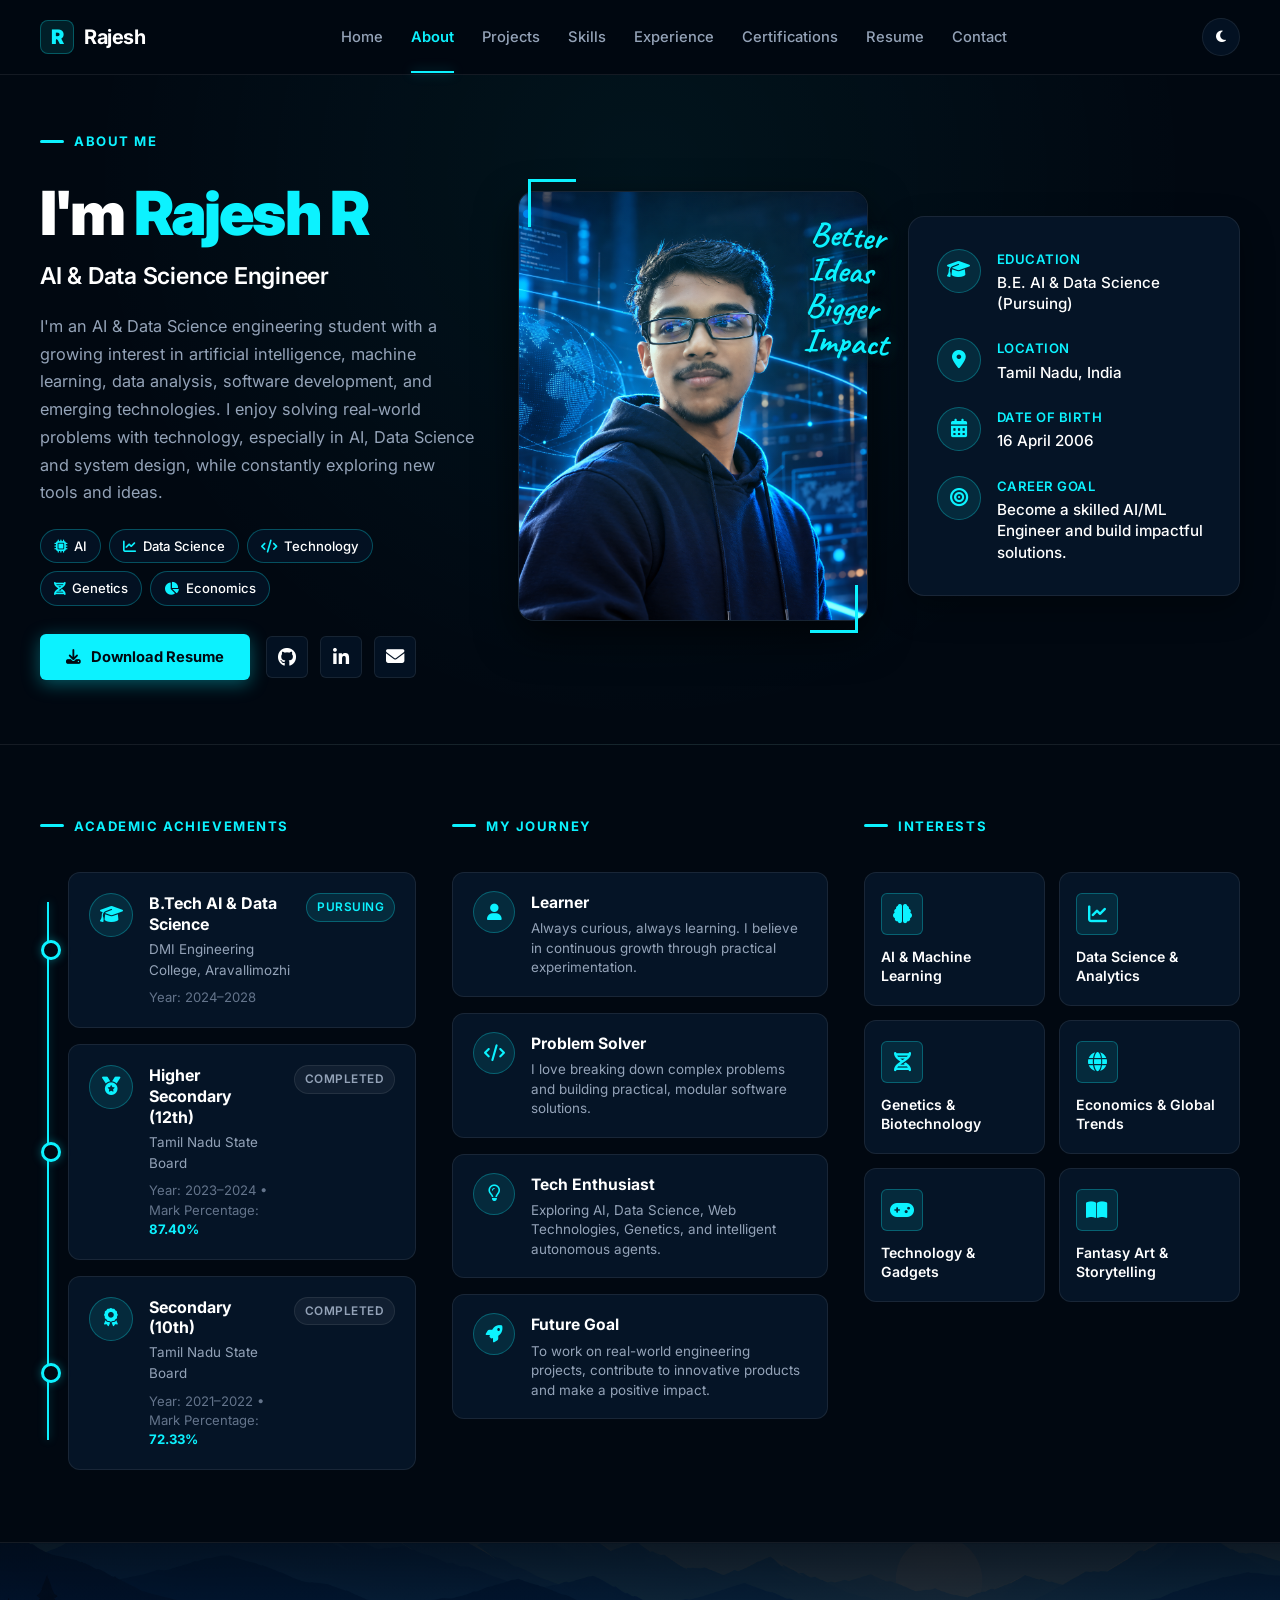
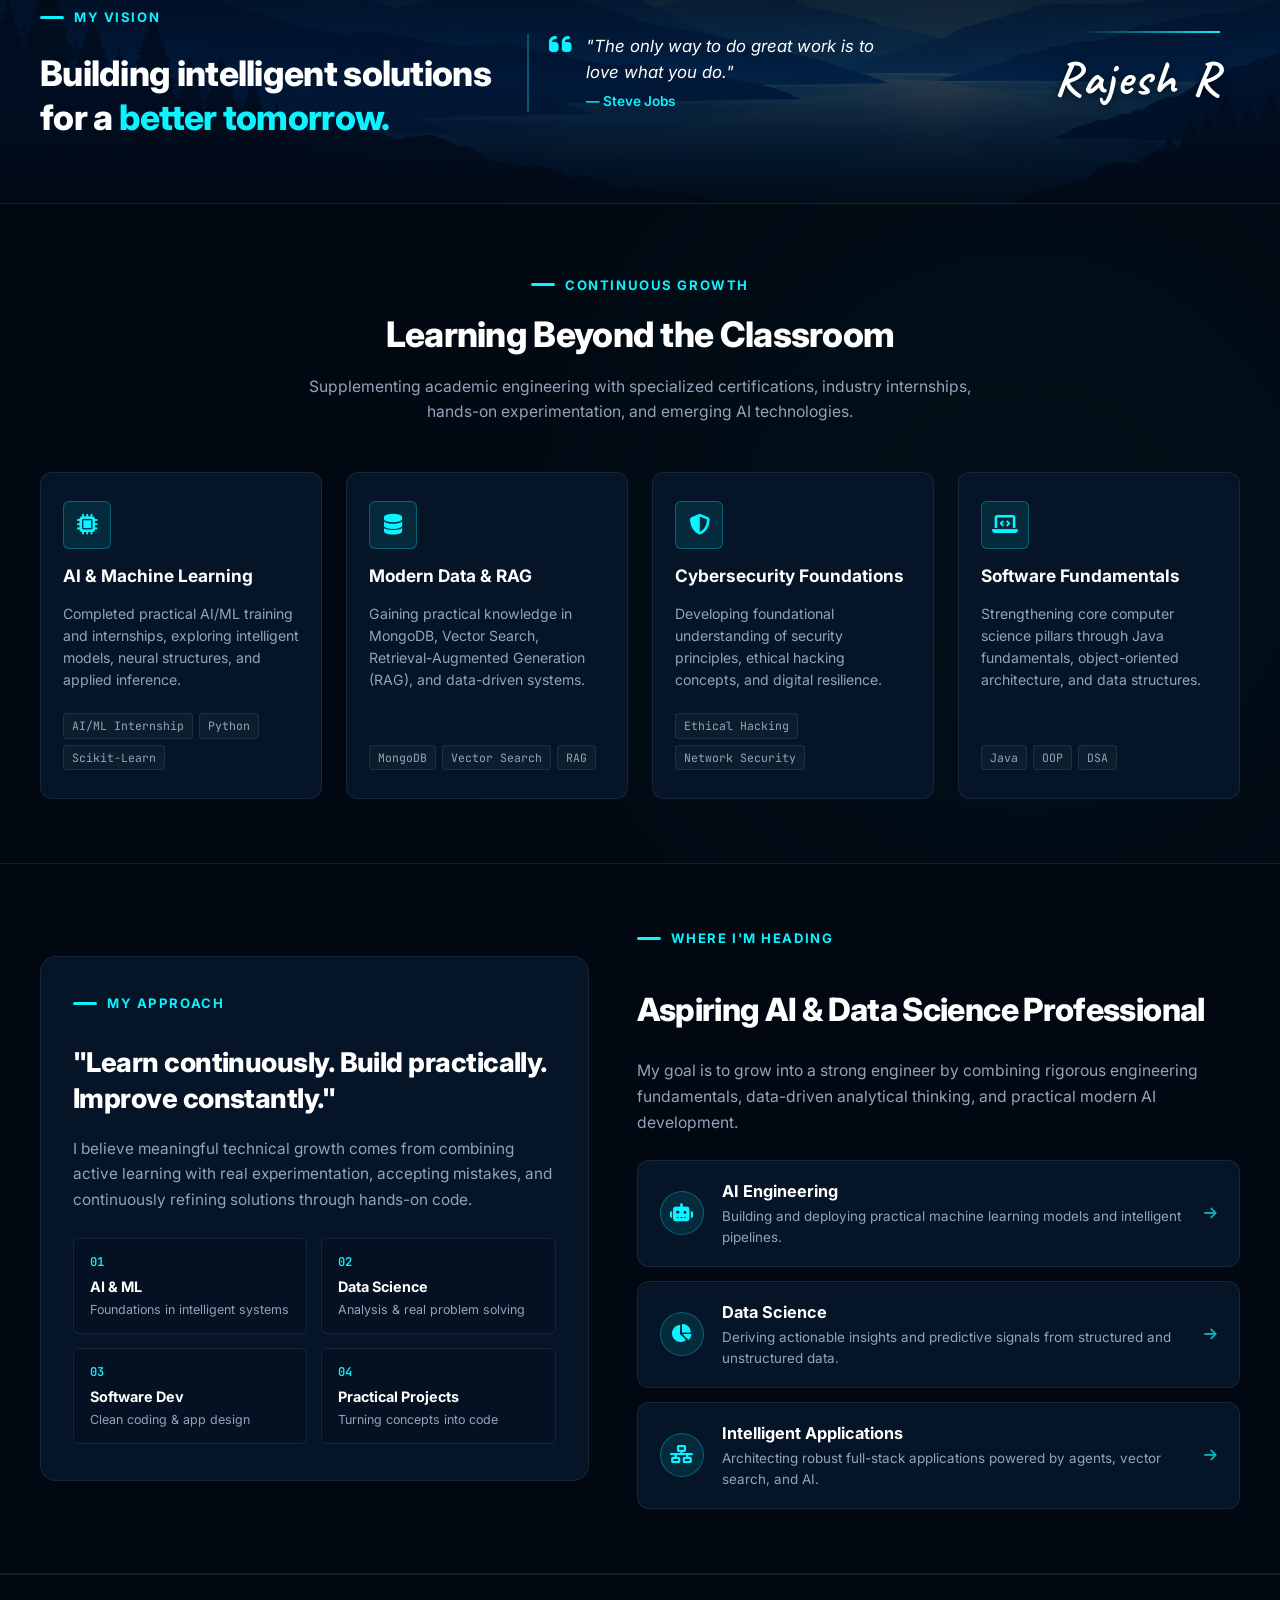
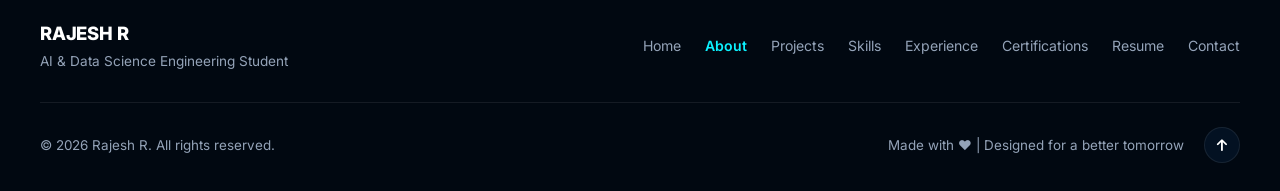
==== pages/about.html @ 193b93d9 "Update complete portfolio website" ====
<!DOCTYPE html>
<html lang="en">

<head>
  <meta charset="UTF-8" />
  <meta name="viewport" content="width=device-width, initial-scale=1.0" />
  <title>About Rajesh R | AI &amp; Data Science Engineer</title>
  <link rel="icon" type="image/svg+xml" href="../assets/images/icons/favicon.svg">

  <meta name="description"
    content="Learn more about Rajesh R, an AI &amp; Data Science engineering student focused on artificial intelligence, data science, software development and continuous technical growth." />

  <!-- JSON-LD Structured Data -->
  <script type="application/ld+json">
  {
    "@context": "https://schema.org",
    "@type": "AboutPage",
    "name": "About Rajesh R",
    "description": "Learn more about Rajesh R, an AI & Data Science engineering student focused on artificial intelligence, data science, software development and continuous technical growth.",
    "url": "https://rajesh-r.dev/about",
    "mainEntity": {
      "@type": "Person",
      "name": "Rajesh R",
      "jobTitle": "AI & Data Science Engineer",
      "description": "AI & Data Science Engineering Student passionate about building intelligent systems and data-driven solutions.",
      "email": "mailto:rajeshrt905@gmail.com",
      "url": "https://rajesh-r.dev",
      "image": "https://rajesh-r.dev/assets/images/profile/rajesh-image.png",
      "sameAs": [
        "https://github.com/rajeshrt-r",
        "https://linkedin.com/in/rajesh-r-50ab65355",
        "https://twitter.com/Rajeshrtrj",
        "https://instagram.com/rajesh_the_don_r"
      ],
      "knowsAbout": [
        "Artificial Intelligence", "Machine Learning", "Data Science", "Python",
        "Deep Learning", "NLP", "Web Development", "React", "Node.js", "MongoDB"
      ],
      "alumniOf": { "@type": "EducationalOrganization", "name": "DMI Engineering College" }
    }
  }
  </script>

  <!-- Google Fonts: Inter, JetBrains Mono, Caveat -->
  <link rel="preconnect" href="https://fonts.googleapis.com" />
  <link rel="preconnect" href="https://fonts.gstatic.com" crossorigin />
  <link
    href="https://fonts.googleapis.com/css2?family=Caveat:wght@600;700&family=Inter:wght@300;400;500;600;700;800;900&family=JetBrains+Mono:wght@400;500;600&display=swap"
    rel="stylesheet" />

  <!-- Font Awesome Icons -->
  <link rel="stylesheet" href="https://cdnjs.cloudflare.com/ajax/libs/font-awesome/6.5.0/css/all.min.css" />


  <link rel="stylesheet" href="../assets/css/pages/about.css">
</head>

<body>

  <!-- GLOBAL NAVBAR -->
  <header>
    <div class="container nav-inner">
      <a href="/pages/home.html" class="logo" id="nav-logo">
        <span class="r-icon">R</span> Rajesh
      </a>

      <nav class="nav-links" id="desktop-nav">
        <a href="/pages/home.html">Home</a>
        <a href="/pages/about.html" class="active" aria-current="page">About</a>
        <a href="/pages/projects.html">Projects</a>
        <a href="/pages/skills.html">Skills</a>
        <a href="/pages/experience.html">Experience</a>
        <a href="/pages/certifications.html">Certifications</a>
        <a href="/pages/resume.html">Resume</a>
        <a href="/pages/contact.html">Contact</a>
      </nav>

      <div class="nav-actions">
        <button class="theme-toggle-btn" id="theme-toggle-btn" aria-label="Toggle dark/light theme"
          title="Toggle theme">
          <i class="fa-solid fa-moon" id="theme-icon"></i>
        </button>
        <button class="menu-toggle" id="menu-toggle-btn" aria-label="Open mobile navigation menu"
          aria-expanded="false" aria-controls="mobile-nav">
          <i class="fa-solid fa-bars"></i>
        </button>
      </div>
    </div>

    <!-- Mobile Navigation Drawer -->
    <div class="mobile-nav-panel" id="mobile-nav">
      <a href="/pages/home.html">Home <i class="fa-solid fa-chevron-right"></i></a>
      <a href="/pages/about.html" class="active" aria-current="page">About <i class="fa-solid fa-chevron-right"></i></a>
      <a href="/pages/projects.html">Projects <i class="fa-solid fa-chevron-right"></i></a>
      <a href="/pages/skills.html">Skills <i class="fa-solid fa-chevron-right"></i></a>
      <a href="/pages/experience.html">Experience <i class="fa-solid fa-chevron-right"></i></a>
      <a href="/pages/certifications.html">Certifications <i class="fa-solid fa-chevron-right"></i></a>
      <a href="/pages/resume.html">Resume <i class="fa-solid fa-chevron-right"></i></a>
      <a href="/pages/contact.html">Contact <i class="fa-solid fa-chevron-right"></i></a>
    </div>
  </header>

  <main id="main-content">

    <!-- ==========================================================================
         SECTION 1: HERO (Matches 2 About page reference.png 3-Column Top Section)
         ========================================================================== -->
    <section class="about-hero" id="about-hero">
      <div class="container">
        <div class="hero-3col-grid">

          <!-- Left Column: Biography & Badges -->
          <div class="hero-intro-col">
            <div class="eyebrow">
              <span class="eyebrow-bar"></span>
              <span>ABOUT ME</span>
            </div>

            <h1 class="hero-name">
              I'm <span class="cyan">Rajesh R</span>
            </h1>

            <div class="hero-role">
              AI &amp; Data Science Engineer
            </div>

            <p class="hero-bio">
              I'm an AI &amp; Data Science engineering student with a growing interest in artificial intelligence, machine learning, data analysis, software development, and emerging technologies. I enjoy solving real-world problems with technology, especially in AI, Data Science and system design, while constantly exploring new tools and ideas.
            </p>

            <!-- Topic Pills -->
            <div class="hero-badges-row">
              <span class="hero-badge"><i class="fa-solid fa-microchip"></i> AI</span>
              <span class="hero-badge"><i class="fa-solid fa-chart-line"></i> Data Science</span>
              <span class="hero-badge"><i class="fa-solid fa-code"></i> Technology</span>
              <span class="hero-badge"><i class="fa-solid fa-dna"></i> Genetics</span>
              <span class="hero-badge"><i class="fa-solid fa-chart-pie"></i> Economics</span>
            </div>

            <!-- Action Buttons -->
            <div class="hero-actions-row">
              <a href="/pages/resume.html" class="btn-download-resume" id="hero-resume-btn">
                <i class="fa-solid fa-download"></i> Download Resume
              </a>

              <div class="hero-social-icons">
                <a href="https://github.com/rajeshrt-r" target="_blank" rel="noopener noreferrer"
                  class="hero-social-btn" aria-label="Rajesh R GitHub Profile" title="GitHub">
                  <i class="fa-brands fa-github"></i>
                </a>
                <a href="https://www.linkedin.com/in/rajesh-r-50ab65355?utm_source=share&utm_campaign=share_via&utm_content=profile&utm_medium=android_app"
                  target="_blank" rel="noopener noreferrer" class="hero-social-btn"
                  aria-label="Rajesh R LinkedIn Profile" title="LinkedIn">
                  <i class="fa-brands fa-linkedin-in"></i>
                </a>
                <a href="mailto:rajeshrt905@gmail.com" class="hero-social-btn" aria-label="Email Rajesh R"
                  title="Email">
                  <i class="fa-solid fa-envelope"></i>
                </a>
              </div>
            </div>
          </div>

          <!-- Middle Column: Portrait Visual with Cyan Brackets & Script Text -->
          <div class="hero-portrait-col">
            <div class="portrait-wrapper">
              <div class="bracket-corner-tl" aria-hidden="true"></div>
              <div class="bracket-corner-br" aria-hidden="true"></div>

              <div class="portrait-image-container">
                <img src="../assets/images/profile/rajesh-image.png" alt="Rajesh R — AI &amp; Data Science Engineer"
                  class="portrait-img" loading="eager" />
                <div class="portrait-glow" aria-hidden="true"></div>
              </div>

              <!-- Cursive script overlay from reference image -->
              <div class="script-badge" aria-hidden="true">
                Better<br />Ideas<br />Bigger<br />Impact
              </div>
            </div>
          </div>

          <!-- Right Column: Quick Snapshot Card -->
          <div class="hero-info-card">
            <!-- 01 Education -->
            <div class="info-card-item">
              <div class="info-card-icon">
                <i class="fa-solid fa-graduation-cap"></i>
              </div>
              <div class="info-card-content">
                <span class="info-card-label">Education</span>
                <span class="info-card-value">B.E. AI &amp; Data Science (Pursuing)</span>
              </div>
            </div>

            <!-- 02 Location -->
            <div class="info-card-item">
              <div class="info-card-icon">
                <i class="fa-solid fa-location-dot"></i>
              </div>
              <div class="info-card-content">
                <span class="info-card-label">Location</span>
                <span class="info-card-value">Tamil Nadu, India</span>
              </div>
            </div>

            <!-- 03 Date of Birth -->
            <div class="info-card-item">
              <div class="info-card-icon">
                <i class="fa-solid fa-calendar-days"></i>
              </div>
              <div class="info-card-content">
                <span class="info-card-label">Date of Birth</span>
                <span class="info-card-value">16 April 2006</span>
              </div>
            </div>

            <!-- 04 Career Goal -->
            <div class="info-card-item">
              <div class="info-card-icon">
                <i class="fa-solid fa-bullseye"></i>
              </div>
              <div class="info-card-content">
                <span class="info-card-label">Career Goal</span>
                <span class="info-card-value">Become a skilled AI/ML Engineer and build impactful solutions.</span>
              </div>
            </div>
          </div>

        </div>
      </div>
    </section>

    <!-- ==========================================================================
         SECTION 2: THREE COLUMNS (Education Timeline, My Journey, Interests)
         ========================================================================== -->
    <section class="about-pillars-section" id="about-pillars">
      <div class="container">
        <div class="pillars-grid">

          <!-- Pillar 1: Academic Achievements -->
          <div class="pillar-col">
            <div class="pillar-header">
              <div class="eyebrow">
                <span class="eyebrow-bar"></span>
                <span>ACADEMIC ACHIEVEMENTS</span>
              </div>
            </div>

            <div class="edu-timeline">
              <!-- Item 1: Current B.Tech studies -->
              <div class="edu-card achievement-card">
                <div class="edu-card-icon">
                  <i class="fa-solid fa-graduation-cap"></i>
                </div>
                <div class="edu-card-body">
                  <div class="edu-card-title">B.Tech AI &amp; Data Science</div>
                  <div class="edu-card-sub">DMI Engineering College, Aravallimozhi</div>
                  <div class="edu-card-desc">Year: 2024–2028</div>
                </div>
                <span class="edu-card-badge">Pursuing</span>
              </div>

              <!-- Item 2: Higher Secondary -->
              <div class="edu-card achievement-card">
                <div class="edu-card-icon">
                  <i class="fa-solid fa-medal"></i>
                </div>
                <div class="edu-card-body">
                  <div class="edu-card-title">Higher Secondary (12th)</div>
                  <div class="edu-card-sub">Tamil Nadu State Board</div>
                  <div class="edu-card-desc">Year: 2023–2024 &bull; Mark Percentage: <strong class="cyan">87.40%</strong></div>
                </div>
                <span class="edu-card-badge completed">Completed</span>
              </div>

              <!-- Item 3: Secondary -->
              <div class="edu-card achievement-card">
                <div class="edu-card-icon">
                  <i class="fa-solid fa-award"></i>
                </div>
                <div class="edu-card-body">
                  <div class="edu-card-title">Secondary (10th)</div>
                  <div class="edu-card-sub">Tamil Nadu State Board</div>
                  <div class="edu-card-desc">Year: 2021–2022 &bull; Mark Percentage: <strong class="cyan">72.33%</strong></div>
                </div>
                <span class="edu-card-badge completed">Completed</span>
              </div>

            </div>
          </div>

          <!-- Pillar 2: My Journey -->
          <div class="pillar-col">
            <div class="pillar-header">
              <div class="eyebrow">
                <span class="eyebrow-bar"></span>
                <span>MY JOURNEY</span>
              </div>
            </div>

            <div class="journey-list">
              <!-- Step 1: Learner -->
              <div class="journey-item">
                <div class="journey-icon">
                  <i class="fa-solid fa-user"></i>
                </div>
                <div class="journey-content">
                  <div class="journey-title">Learner</div>
                  <div class="journey-desc">Always curious, always learning. I believe in continuous growth through practical experimentation.</div>
                </div>
              </div>

              <!-- Step 2: Problem Solver -->
              <div class="journey-item">
                <div class="journey-icon">
                  <i class="fa-solid fa-code"></i>
                </div>
                <div class="journey-content">
                  <div class="journey-title">Problem Solver</div>
                  <div class="journey-desc">I love breaking down complex problems and building practical, modular software solutions.</div>
                </div>
              </div>

              <!-- Step 3: Tech Enthusiast -->
              <div class="journey-item">
                <div class="journey-icon">
                  <i class="fa-regular fa-lightbulb"></i>
                </div>
                <div class="journey-content">
                  <div class="journey-title">Tech Enthusiast</div>
                  <div class="journey-desc">Exploring AI, Data Science, Web Technologies, Genetics, and intelligent autonomous agents.</div>
                </div>
              </div>

              <!-- Step 4: Future Goal -->
              <div class="journey-item">
                <div class="journey-icon">
                  <i class="fa-solid fa-rocket"></i>
                </div>
                <div class="journey-content">
                  <div class="journey-title">Future Goal</div>
                  <div class="journey-desc">To work on real-world engineering projects, contribute to innovative products and make a positive impact.</div>
                </div>
              </div>
            </div>
          </div>

          <!-- Pillar 3: Interests Grid -->
          <div class="pillar-col">
            <div class="pillar-header">
              <div class="eyebrow">
                <span class="eyebrow-bar"></span>
                <span>INTERESTS</span>
              </div>
            </div>

            <div class="interests-grid">
              <!-- Interest 1 -->
              <div class="interest-card">
                <div class="interest-icon-wrap">
                  <i class="fa-solid fa-brain"></i>
                </div>
                <span class="interest-label">AI &amp; Machine Learning</span>
              </div>

              <!-- Interest 2 -->
              <div class="interest-card">
                <div class="interest-icon-wrap">
                  <i class="fa-solid fa-chart-line"></i>
                </div>
                <span class="interest-label">Data Science &amp; Analytics</span>
              </div>

              <!-- Interest 3 -->
              <div class="interest-card">
                <div class="interest-icon-wrap">
                  <i class="fa-solid fa-dna"></i>
                </div>
                <span class="interest-label">Genetics &amp; Biotechnology</span>
              </div>

              <!-- Interest 4 -->
              <div class="interest-card">
                <div class="interest-icon-wrap">
                  <i class="fa-solid fa-globe"></i>
                </div>
                <span class="interest-label">Economics &amp; Global Trends</span>
              </div>

              <!-- Interest 5 -->
              <div class="interest-card">
                <div class="interest-icon-wrap">
                  <i class="fa-solid fa-gamepad"></i>
                </div>
                <span class="interest-label">Technology &amp; Gadgets</span>
              </div>

              <!-- Interest 6 -->
              <div class="interest-card">
                <div class="interest-icon-wrap">
                  <i class="fa-solid fa-book-open"></i>
                </div>
                <span class="interest-label">Fantasy Art &amp; Storytelling</span>
              </div>
            </div>
          </div>

        </div>
      </div>
    </section>

    <!-- ==========================================================================
         SECTION 3: PANORAMIC "MY VISION" BANNER (Matching Reference Image)
         ========================================================================== -->
    <section class="vision-banner-section" id="my-vision">
      <div class="container">
        <div class="vision-banner-grid">

          <!-- Left: Vision Statement -->
          <div class="vision-left">
            <div class="eyebrow">
              <span class="eyebrow-bar"></span>
              <span>MY VISION</span>
            </div>
            <h2 class="vision-heading">
              Building intelligent solutions for a <span class="cyan">better tomorrow.</span>
            </h2>
          </div>

          <!-- Center: Steve Jobs Quote -->
          <div class="vision-quote-box">
            <div class="vision-quote-icon">
              <i class="fa-solid fa-quote-left"></i>
            </div>
            <div class="vision-quote-body">
              <p class="vision-quote-text">
                "The only way to do great work is to love what you do."
              </p>
              <span class="vision-quote-author">&mdash; Steve Jobs</span>
            </div>
          </div>

          <!-- Right: Accent Line & Handwritten Signature -->
          <div class="vision-signature-box">
            <div class="vision-accent-line" aria-hidden="true"></div>
            <div class="vision-signature" aria-label="Signature: Rajesh R">Rajesh R</div>
          </div>

        </div>
      </div>
    </section>

    <!-- ==========================================================================
         SECTION 4: LEARNING BEYOND THE CLASSROOM (Section 8 of Master Prompt)
         ========================================================================== */ -->
    <section class="about-learning-section" id="learning-development">
      <div class="container">
        <div class="section-header-center">
          <div class="eyebrow">
            <span class="eyebrow-bar"></span>
            <span>CONTINUOUS GROWTH</span>
          </div>
          <h2>Learning Beyond the Classroom</h2>
          <p>
            Supplementing academic engineering with specialized certifications, industry internships, hands-on experimentation, and emerging AI technologies.
          </p>
        </div>

        <div class="learning-cards-grid">
          <!-- Card 1: AI & ML -->
          <div class="learning-card">
            <div class="learning-card-icon">
              <i class="fa-solid fa-microchip"></i>
            </div>
            <h3 class="learning-card-title">AI &amp; Machine Learning</h3>
            <p class="learning-card-desc">
              Completed practical AI/ML training and internships, exploring intelligent models, neural structures, and applied inference.
            </p>
            <div class="learning-card-tags">
              <span class="tech-pill">AI/ML Internship</span>
              <span class="tech-pill">Python</span>
              <span class="tech-pill">Scikit-Learn</span>
            </div>
          </div>

          <!-- Card 2: Modern Data Technologies -->
          <div class="learning-card">
            <div class="learning-card-icon">
              <i class="fa-solid fa-database"></i>
            </div>
            <h3 class="learning-card-title">Modern Data &amp; RAG</h3>
            <p class="learning-card-desc">
              Gaining practical knowledge in MongoDB, Vector Search, Retrieval-Augmented Generation (RAG), and data-driven systems.
            </p>
            <div class="learning-card-tags">
              <span class="tech-pill">MongoDB</span>
              <span class="tech-pill">Vector Search</span>
              <span class="tech-pill">RAG</span>
            </div>
          </div>

          <!-- Card 3: Cybersecurity -->
          <div class="learning-card">
            <div class="learning-card-icon">
              <i class="fa-solid fa-shield-halved"></i>
            </div>
            <h3 class="learning-card-title">Cybersecurity Foundations</h3>
            <p class="learning-card-desc">
              Developing foundational understanding of security principles, ethical hacking concepts, and digital resilience.
            </p>
            <div class="learning-card-tags">
              <span class="tech-pill">Ethical Hacking</span>
              <span class="tech-pill">Network Security</span>
            </div>
          </div>

          <!-- Card 4: Programming Fundamentals -->
          <div class="learning-card">
            <div class="learning-card-icon">
              <i class="fa-solid fa-laptop-code"></i>
            </div>
            <h3 class="learning-card-title">Software Fundamentals</h3>
            <p class="learning-card-desc">
              Strengthening core computer science pillars through Java fundamentals, object-oriented architecture, and data structures.
            </p>
            <div class="learning-card-tags">
              <span class="tech-pill">Java</span>
              <span class="tech-pill">OOP</span>
              <span class="tech-pill">DSA</span>
            </div>
          </div>
        </div>
      </div>
    </section>

    <!-- ==========================================================================
         SECTION 5: PHILOSOPHY & CAREER DIRECTION (Sections 10, 11 & 12)
         ========================================================================== -->
    <section class="about-direction-section" id="career-direction">
      <div class="container">
        <div class="direction-container-grid">

          <!-- Left Box: Philosophy & Focus -->
          <div class="philosophy-box">
            <div class="eyebrow">
              <span class="eyebrow-bar"></span>
              <span>MY APPROACH</span>
            </div>
            <blockquote class="philosophy-statement">
              "Learn continuously. Build practically. Improve constantly."
            </blockquote>
            <p class="philosophy-desc">
              I believe meaningful technical growth comes from combining active learning with real experimentation, accepting mistakes, and continuously refining solutions through hands-on code.
            </p>

            <div class="focus-items-grid">
              <div class="focus-item">
                <span class="focus-num">01</span>
                <span class="focus-title">AI &amp; ML</span>
                <span class="focus-sub">Foundations in intelligent systems</span>
              </div>
              <div class="focus-item">
                <span class="focus-num">02</span>
                <span class="focus-title">Data Science</span>
                <span class="focus-sub">Analysis &amp; real problem solving</span>
              </div>
              <div class="focus-item">
                <span class="focus-num">03</span>
                <span class="focus-title">Software Dev</span>
                <span class="focus-sub">Clean coding &amp; app design</span>
              </div>
              <div class="focus-item">
                <span class="focus-num">04</span>
                <span class="focus-title">Practical Projects</span>
                <span class="focus-sub">Turning concepts into code</span>
              </div>
            </div>
          </div>

          <!-- Right Box: Where I'm Heading -->
          <div class="direction-box">
            <div class="eyebrow">
              <span class="eyebrow-bar"></span>
              <span>WHERE I'M HEADING</span>
            </div>
            <h2 class="direction-title">
              Aspiring AI &amp; Data Science Professional
            </h2>
            <p class="direction-p">
              My goal is to grow into a strong engineer by combining rigorous engineering fundamentals, data-driven analytical thinking, and practical modern AI development.
            </p>

            <div class="direction-cards-col">
              <!-- Direction 1 -->
              <div class="dir-card">
                <div class="dir-card-icon">
                  <i class="fa-solid fa-robot"></i>
                </div>
                <div class="dir-card-body">
                  <div class="dir-card-heading">AI Engineering</div>
                  <div class="dir-card-desc">Building and deploying practical machine learning models and intelligent pipelines.</div>
                </div>
                <i class="fa-solid fa-arrow-right dir-card-arrow"></i>
              </div>

              <!-- Direction 2 -->
              <div class="dir-card">
                <div class="dir-card-icon">
                  <i class="fa-solid fa-chart-pie"></i>
                </div>
                <div class="dir-card-body">
                  <div class="dir-card-heading">Data Science</div>
                  <div class="dir-card-desc">Deriving actionable insights and predictive signals from structured and unstructured data.</div>
                </div>
                <i class="fa-solid fa-arrow-right dir-card-arrow"></i>
              </div>

              <!-- Direction 3 -->
              <div class="dir-card">
                <div class="dir-card-icon">
                  <i class="fa-solid fa-network-wired"></i>
                </div>
                <div class="dir-card-body">
                  <div class="dir-card-heading">Intelligent Applications</div>
                  <div class="dir-card-desc">Architecting robust full-stack applications powered by agents, vector search, and AI.</div>
                </div>
                <i class="fa-solid fa-arrow-right dir-card-arrow"></i>
              </div>
            </div>
          </div>

        </div>
      </div>
    </section>

  </main>

  <!-- ==========================================================================
       SECTION 7: GLOBAL FOOTER (100% Synced across Home, Skills, Contact, About)
       ========================================================================== -->
  <footer>
    <div class="container">
      <div class="footer-top">
        <div class="footer-brand">
          <div class="footer-brand-title">RAJESH R</div>
          <div class="footer-brand-sub">AI &amp; Data Science Engineering Student</div>
        </div>

        <nav class="footer-nav" aria-label="Footer navigation">
          <a href="/pages/home.html">Home</a>
          <a href="/pages/about.html" class="active" aria-current="page">About</a>
          <a href="/pages/projects.html">Projects</a>
          <a href="/pages/skills.html">Skills</a>
          <a href="/pages/experience.html">Experience</a>
          <a href="/pages/certifications.html">Certifications</a>
          <a href="/pages/resume.html">Resume</a>
          <a href="/pages/contact.html">Contact</a>
        </nav>
      </div>

      <div class="footer-bottom">
        <div class="copyright">
          &copy; 2026 Rajesh R. All rights reserved.
        </div>
        <div class="footer-bottom-right">
          <span>Made with &#10084;&#65039; | Designed for a better tomorrow</span>
          <button class="btn-scroll-top" id="scroll-top-btn" aria-label="Scroll back to top" title="Back to top">
            <i class="fa-solid fa-arrow-up"></i>
          </button>
        </div>
      </div>
    </div>
  </footer>

  <!-- ==========================================================================
       VANILLA JAVASCRIPT LOGIC
       ========================================================================== -->

  <script src="../assets/js/pages/about.js" defer></script>
</body>

</html>
---- assets/css/pages/about.css ----
/* ==========================================================================
       DESIGN SYSTEM & THEME TOKENS (Strictly identical to Home, Skills & Contact)
       ========================================================================== */
    :root {
      --bg-base: #010811;
      --bg-surface: #031122;
      --bg-card: #051426;
      --bg-card-hover: #071C33;
      --cyan: #0CF2FF;
      --cyan-dim: rgba(12, 242, 255, 0.1);
      --cyan-border: rgba(12, 242, 255, 0.28);
      --cyan-glow: rgba(12, 242, 255, 0.35);
      --text-primary: #FFFFFF;
      --text-secondary: #94A3B8;
      --text-muted: #64748B;
      --border-subtle: rgba(255, 255, 255, 0.08);
      --border-hover: rgba(12, 242, 255, 0.45);
      --radius-sm: 6px;
      --radius: 12px;
      --radius-lg: 16px;
      --radius-xl: 20px;
      --transition: 0.28s cubic-bezier(0.4, 0, 0.2, 1);
      --font-sans: 'Inter', -apple-system, BlinkMacSystemFont, sans-serif;
      --font-script: 'Caveat', cursive;
      --font-mono: 'JetBrains Mono', monospace;
    }

    body.light-theme {
      --bg-base: #F8FAFC;
      --bg-surface: #EDF2F7;
      --bg-card: #FFFFFF;
      --bg-card-hover: #F1F5F9;
      --cyan: #0284C7;
      --cyan-dim: rgba(2, 132, 199, 0.08);
      --cyan-border: rgba(2, 132, 199, 0.28);
      --cyan-glow: rgba(2, 132, 199, 0.25);
      --text-primary: #0F172A;
      --text-secondary: #475569;
      --text-muted: #64748B;
      --border-subtle: rgba(0, 0, 0, 0.08);
      --border-hover: rgba(2, 132, 199, 0.45);
    }

    * {
      box-sizing: border-box;
      margin: 0;
      padding: 0;
    }

    html {
      scroll-behavior: smooth;
    }

    body {
      font-family: var(--font-sans);
      background: var(--bg-base);
      color: var(--text-primary);
      line-height: 1.55;
      -webkit-font-smoothing: antialiased;
      overflow-x: hidden;
      transition: background 0.3s ease, color 0.3s ease;
    }

    a {
      text-decoration: none;
      color: inherit;
    }

    ul {
      list-style: none;
    }

    button {
      font-family: inherit;
    }

    .container {
      max-width: 1440px;
      margin: 0 auto;
      padding: 0 40px;
    }

    .cyan {
      color: var(--cyan);
    }

    .eyebrow {
      display: inline-flex;
      align-items: center;
      gap: 10px;
      font-size: 0.82rem;
      font-weight: 700;
      letter-spacing: 0.12em;
      color: var(--cyan);
      text-transform: uppercase;
      margin-bottom: 12px;
    }

    .eyebrow-bar {
      width: 24px;
      height: 3px;
      background: var(--cyan);
      border-radius: 2px;
      display: inline-block;
    }

    /* ==========================================================================
       GLOBAL NAVBAR (Synced across all 8 pages)
       ========================================================================== */
    header {
      border-bottom: 1px solid var(--border-subtle);
      padding: 18px 0;
      background: var(--bg-base);
      position: sticky;
      top: 0;
      z-index: 100;
      backdrop-filter: blur(12px);
      background-color: rgba(1, 8, 17, 0.92);
      transition: background-color 0.3s ease, border-color 0.3s ease;
    }

    body.light-theme header {
      background-color: rgba(248, 250, 252, 0.92);
    }

    .nav-inner {
      display: flex;
      align-items: center;
      justify-content: space-between;
    }

    .logo {
      display: flex;
      align-items: center;
      gap: 10px;
      font-weight: 700;
      font-size: 1.25rem;
      letter-spacing: -0.02em;
    }

    .logo .r-icon {
      display: inline-flex;
      align-items: center;
      justify-content: center;
      width: 34px;
      height: 34px;
      border-radius: 8px;
      background: var(--cyan-dim);
      border: 1px solid var(--cyan-border);
      color: var(--cyan);
      font-weight: 900;
      font-size: 1.25rem;
    }

    .nav-links {
      display: flex;
      gap: 28px;
    }

    .nav-links a {
      font-size: 0.92rem;
      color: var(--text-secondary);
      transition: var(--transition);
      position: relative;
      padding: 6px 0;
      font-weight: 500;
    }

    .nav-links a:hover {
      color: var(--cyan);
    }

    .nav-links a.active {
      color: var(--cyan);
      font-weight: 600;
    }

    .nav-links a.active::after {
      content: '';
      position: absolute;
      bottom: -19px;
      left: 0;
      width: 100%;
      height: 2.5px;
      background: var(--cyan);
      box-shadow: 0 0 12px var(--cyan-glow);
    }

    .nav-actions {
      display: flex;
      align-items: center;
      gap: 16px;
    }

    .theme-toggle-btn {
      background: var(--bg-surface);
      border: 1px solid var(--border-subtle);
      color: var(--text-primary);
      width: 38px;
      height: 38px;
      border-radius: 50%;
      display: inline-flex;
      align-items: center;
      justify-content: center;
      cursor: pointer;
      transition: var(--transition);
    }

    .theme-toggle-btn:hover {
      color: var(--cyan);
      border-color: var(--cyan-border);
      transform: rotate(15deg);
    }

    .menu-toggle {
      display: none;
      background: transparent;
      border: none;
      color: var(--text-primary);
      font-size: 1.4rem;
      cursor: pointer;
      padding: 4px;
    }

    .mobile-nav-panel {
      position: absolute;
      top: 100%;
      left: 0;
      width: 100%;
      background: var(--bg-surface);
      border-bottom: 1px solid var(--border-subtle);
      display: none;
      flex-direction: column;
      padding: 12px 0;
      z-index: 99;
      box-shadow: 0 12px 30px rgba(0, 0, 0, 0.4);
    }

    .mobile-nav-panel.open {
      display: flex;
    }

    .mobile-nav-panel a {
      padding: 14px 40px;
      font-size: 0.95rem;
      border-bottom: 1px solid var(--border-subtle);
      color: var(--text-primary);
      display: flex;
      justify-content: space-between;
      align-items: center;
    }

    .mobile-nav-panel a:last-child {
      border-bottom: none;
    }

    .mobile-nav-panel a.active {
      color: var(--cyan);
      font-weight: 600;
    }

    /* ==========================================================================
       SECTION 1: HERO / ABOUT ME (Exact Reference Layout: 3 Columns)
       ========================================================================== */
    .about-hero {
      padding: 56px 0 64px;
      position: relative;
      overflow: hidden;
      border-bottom: 1px solid var(--border-subtle);
      background: radial-gradient(circle at 50% 15%, rgba(12, 242, 255, 0.05) 0%, transparent 65%);
    }

    .hero-3col-grid {
      display: grid;
      grid-template-columns: 1.25fr 1fr 0.95fr;
      gap: 40px;
      align-items: center;
    }

    /* Left Column: Intro Details */
    .hero-intro-col {
      display: flex;
      flex-direction: column;
      gap: 18px;
    }

    .hero-name {
      font-size: 3.8rem;
      font-weight: 900;
      line-height: 1.08;
      letter-spacing: -0.03em;
    }

    .hero-role {
      font-size: 1.45rem;
      font-weight: 600;
      color: var(--text-primary);
      letter-spacing: -0.01em;
      margin-top: -6px;
    }

    .hero-bio {
      font-size: 1.02rem;
      color: var(--text-secondary);
      line-height: 1.7;
      max-width: 530px;
    }

    /* Pill Badges */
    .hero-badges-row {
      display: flex;
      flex-wrap: wrap;
      gap: 8px;
      margin-top: 4px;
    }

    .hero-badge {
      display: inline-flex;
      align-items: center;
      gap: 7px;
      padding: 6px 13px;
      background: var(--bg-surface);
      border: 1px solid var(--cyan-border);
      border-radius: 30px;
      font-size: 0.82rem;
      font-weight: 500;
      color: var(--text-primary);
      transition: var(--transition);
      white-space: nowrap;
    }

    .hero-badge i {
      color: var(--cyan);
      font-size: 0.82rem;
    }

    .hero-badge:hover {
      background: var(--cyan-dim);
      border-color: var(--cyan);
      transform: translateY(-2px);
    }

    /* Hero Actions */
    .hero-actions-row {
      display: flex;
      align-items: center;
      gap: 16px;
      margin-top: 10px;
      flex-wrap: wrap;
    }

    .btn-download-resume {
      display: inline-flex;
      align-items: center;
      gap: 10px;
      padding: 12px 26px;
      background: var(--cyan);
      color: #010811;
      font-weight: 700;
      font-size: 0.92rem;
      border-radius: var(--radius-sm);
      border: none;
      cursor: pointer;
      transition: var(--transition);
      box-shadow: 0 4px 18px var(--cyan-glow);
    }

    .btn-download-resume:hover {
      background: #3bf6ff;
      transform: translateY(-2px);
      box-shadow: 0 6px 24px var(--cyan-glow);
    }

    .hero-social-icons {
      display: flex;
      align-items: center;
      gap: 12px;
    }

    .hero-social-btn {
      width: 42px;
      height: 42px;
      border-radius: var(--radius-sm);
      background: var(--bg-surface);
      border: 1px solid var(--border-subtle);
      color: var(--text-primary);
      display: inline-flex;
      align-items: center;
      justify-content: center;
      font-size: 1.15rem;
      transition: var(--transition);
    }

    .hero-social-btn:hover {
      border-color: var(--cyan);
      color: var(--cyan);
      background: var(--bg-card-hover);
      transform: translateY(-2px);
    }

    /* Center Column: Portrait Visual with Brackets */
    .hero-portrait-col {
      display: flex;
      justify-content: center;
      align-items: center;
      position: relative;
    }

    .portrait-wrapper {
      position: relative;
      width: 100%;
      max-width: 370px;
      display: flex;
      justify-content: center;
      align-items: center;
    }

    /* Cyan Technical Bracket Accents */
    .bracket-corner-tl {
      position: absolute;
      top: -12px;
      left: 10px;
      width: 48px;
      height: 48px;
      border-top: 3px solid var(--cyan);
      border-left: 3px solid var(--cyan);
      pointer-events: none;
      z-index: 3;
    }

    .bracket-corner-br {
      position: absolute;
      bottom: -12px;
      right: 10px;
      width: 48px;
      height: 48px;
      border-bottom: 3px solid var(--cyan);
      border-right: 3px solid var(--cyan);
      pointer-events: none;
      z-index: 3;
    }

    .portrait-image-container {
      position: relative;
      width: 100%;
      height: 430px;
      border-radius: var(--radius-lg);
      overflow: hidden;
      background: var(--bg-surface);
      border: 1px solid var(--border-subtle);
      box-shadow: 0 16px 40px rgba(0, 0, 0, 0.6);
      display: flex;
      align-items: flex-end;
      justify-content: center;
    }

    .portrait-img {
      width: 100%;
      height: 100%;
      object-fit: cover;
      object-position: top center;
      transition: transform 0.5s ease;
    }

    .portrait-wrapper:hover .portrait-img {
      transform: scale(1.03);
    }

    /* Ambient rim glow */
    .portrait-glow {
      position: absolute;
      inset: 0;
      background: radial-gradient(circle at 50% 30%, rgba(12, 242, 255, 0.15) 0%, transparent 70%);
      pointer-events: none;
    }

    /* Handwriting overlay text: Better Ideas Bigger Impact */
    .script-badge {
      position: absolute;
      top: 28px;
      right: -24px;
      font-family: var(--font-script);
      font-size: 2.1rem;
      font-weight: 700;
      color: var(--cyan);
      line-height: 1.05;
      text-shadow: 0 2px 10px rgba(0, 0, 0, 0.9), 0 0 16px var(--cyan-glow);
      z-index: 4;
      pointer-events: none;
      transform: rotate(4deg);
    }

    /* Right Column: Quick Info Card */
    .hero-info-card {
      background: var(--bg-card);
      border: 1px solid var(--border-subtle);
      border-radius: var(--radius-lg);
      padding: 32px 28px;
      display: flex;
      flex-direction: column;
      gap: 24px;
      box-shadow: 0 12px 32px rgba(0, 0, 0, 0.35);
      position: relative;
      transition: var(--transition);
    }

    .hero-info-card:hover {
      border-color: var(--cyan-border);
      box-shadow: 0 16px 40px rgba(0, 0, 0, 0.45);
    }

    .info-card-item {
      display: flex;
      align-items: flex-start;
      gap: 16px;
    }

    .info-card-icon {
      width: 44px;
      height: 44px;
      border-radius: 50%;
      background: var(--cyan-dim);
      border: 1px solid var(--cyan-border);
      color: var(--cyan);
      display: flex;
      align-items: center;
      justify-content: center;
      font-size: 1.15rem;
      flex-shrink: 0;
      transition: var(--transition);
    }

    .info-card-item:hover .info-card-icon {
      background: var(--cyan);
      color: #010811;
      transform: scale(1.06);
    }

    .info-card-content {
      display: flex;
      flex-direction: column;
      gap: 3px;
    }

    .info-card-label {
      font-size: 0.82rem;
      font-weight: 600;
      color: var(--cyan);
      letter-spacing: 0.04em;
      text-transform: uppercase;
    }

    .info-card-value {
      font-size: 0.95rem;
      font-weight: 500;
      color: var(--text-primary);
      line-height: 1.4;
    }

    /* ==========================================================================
       SECTION 2: THREE COLUMNS (Education Timeline, My Journey, Interests)
       ========================================================================== */
    .about-pillars-section {
      padding: 64px 0 72px;
      border-bottom: 1px solid var(--border-subtle);
    }

    .pillars-grid {
      display: grid;
      grid-template-columns: repeat(3, 1fr);
      gap: 36px;
    }

    .pillar-col {
      display: flex;
      flex-direction: column;
      gap: 20px;
    }

    .pillar-header {
      margin-bottom: 4px;
    }

    /* Academic achievements timeline with left visual track */
    .edu-timeline {
      display: flex;
      flex-direction: column;
      gap: 16px;
      position: relative;
      padding-left: 28px;
    }

    .edu-timeline::before {
      content: '';
      position: absolute;
      top: 30px;
      bottom: 30px;
      left: 7px;
      width: 2px;
      background: var(--cyan);
      box-shadow: 0 0 8px var(--cyan-glow);
    }

    .edu-card {
      background: var(--bg-card);
      border: 1px solid var(--border-subtle);
      border-radius: var(--radius);
      padding: 20px;
      display: flex;
      gap: 16px;
      position: relative;
      transition: var(--transition);
    }

    .edu-card::before {
      content: '';
      position: absolute;
      top: 50%;
      left: -28px;
      transform: translateY(-50%);
      width: 14px;
      height: 14px;
      border-radius: 50%;
      background: var(--bg-base);
      border: 3px solid var(--cyan);
      box-shadow: 0 0 10px var(--cyan-glow);
      z-index: 2;
    }

    .edu-card:hover {
      border-color: var(--cyan-border);
      background: var(--bg-card-hover);
      transform: translateY(-2px);
    }

    .edu-card-icon {
      width: 44px;
      height: 44px;
      border-radius: 50%;
      background: var(--cyan-dim);
      border: 1px solid var(--cyan-border);
      color: var(--cyan);
      display: flex;
      align-items: center;
      justify-content: center;
      font-size: 1.15rem;
      flex-shrink: 0;
    }

    .edu-card-body {
      flex: 1;
      display: flex;
      flex-direction: column;
      gap: 4px;
    }

    .edu-card-title {
      font-size: 1rem;
      font-weight: 700;
      color: var(--text-primary);
      line-height: 1.3;
    }

    .edu-card-sub {
      font-size: 0.84rem;
      color: var(--text-secondary);
    }

    .edu-card-desc {
      font-size: 0.82rem;
      color: var(--text-muted);
      margin-top: 4px;
      line-height: 1.45;
    }

    .edu-card-badge {
      position: absolute;
      top: 18px;
      right: 18px;
      padding: 4px 10px;
      border-radius: 20px;
      font-size: 0.74rem;
      font-weight: 600;
      letter-spacing: 0.04em;
      text-transform: uppercase;
      background: var(--cyan-dim);
      border: 1px solid var(--cyan-border);
      color: var(--cyan);
    }

    .edu-card.achievement-card {
      align-items: flex-start;
    }

    .achievement-card .edu-card-badge {
      position: static;
      flex-shrink: 0;
      margin-left: auto;
    }

    .edu-card-badge.completed {
      background: rgba(255, 255, 255, 0.05);
      border-color: var(--border-subtle);
      color: var(--text-secondary);
    }

    /* Column 2: My Journey */
    .journey-list {
      display: flex;
      flex-direction: column;
      gap: 16px;
    }

    .journey-item {
      display: flex;
      align-items: flex-start;
      gap: 16px;
      background: var(--bg-card);
      border: 1px solid var(--border-subtle);
      border-radius: var(--radius);
      padding: 18px 20px;
      transition: var(--transition);
    }

    .journey-item:hover {
      border-color: var(--cyan-border);
      background: var(--bg-card-hover);
      transform: translateY(-2px);
    }

    .journey-icon {
      width: 42px;
      height: 42px;
      border-radius: 50%;
      background: var(--cyan-dim);
      border: 1px solid var(--cyan-border);
      color: var(--cyan);
      display: flex;
      align-items: center;
      justify-content: center;
      font-size: 1.05rem;
      flex-shrink: 0;
      transition: var(--transition);
    }

    .journey-item:hover .journey-icon {
      background: var(--cyan);
      color: #010811;
    }

    .journey-content {
      display: flex;
      flex-direction: column;
      gap: 4px;
    }

    .journey-title {
      font-size: 0.98rem;
      font-weight: 700;
      color: var(--text-primary);
    }

    .journey-desc {
      font-size: 0.84rem;
      color: var(--text-secondary);
      line-height: 1.45;
    }

    /* Column 3: Interests Grid */
    .interests-grid {
      display: grid;
      grid-template-columns: repeat(2, 1fr);
      gap: 14px;
    }

    .interest-card {
      background: var(--bg-card);
      border: 1px solid var(--border-subtle);
      border-radius: var(--radius);
      padding: 20px 16px;
      display: flex;
      flex-direction: column;
      align-items: flex-start;
      gap: 12px;
      transition: var(--transition);
    }

    .interest-card:hover {
      border-color: var(--cyan-border);
      background: var(--bg-card-hover);
      transform: translateY(-3px);
    }

    .interest-icon-wrap {
      width: 42px;
      height: 42px;
      border-radius: var(--radius-sm);
      background: var(--cyan-dim);
      border: 1px solid var(--cyan-border);
      color: var(--cyan);
      display: flex;
      align-items: center;
      justify-content: center;
      font-size: 1.2rem;
      transition: var(--transition);
    }

    .interest-card:hover .interest-icon-wrap {
      background: var(--cyan);
      color: #010811;
    }

    .interest-label {
      font-size: 0.88rem;
      font-weight: 600;
      color: var(--text-primary);
      line-height: 1.35;
    }

    /* ==========================================================================
       SECTION 3: PANORAMIC "MY VISION" BANNER (Matching Reference Image)
       ========================================================================== */
    .vision-banner-section {
      position: relative;
      padding: 64px 0;
      background-image: linear-gradient(180deg, rgba(1, 8, 17, 0.92) 0%, rgba(1, 8, 17, 0.75) 50%, rgba(1, 8, 17, 0.95) 100%),
        url('../../images/backgrounds/footer-bg.png');
      background-size: cover;
      background-position: center bottom;
      border-bottom: 1px solid var(--border-subtle);
      overflow: hidden;
    }

    body.light-theme .vision-banner-section {
      background-image: linear-gradient(180deg, rgba(248, 250, 252, 0.92) 0%, rgba(248, 250, 252, 0.75) 50%, rgba(248, 250, 252, 0.95) 100%),
        url('../../images/backgrounds/footer-bg.png');
    }

    .vision-banner-grid {
      display: grid;
      grid-template-columns: 1.2fr 1fr 0.8fr;
      gap: 36px;
      align-items: center;
      position: relative;
      z-index: 2;
    }

    .vision-left {
      display: flex;
      flex-direction: column;
      gap: 12px;
    }

    .vision-heading {
      font-size: 2.2rem;
      font-weight: 800;
      line-height: 1.25;
      letter-spacing: -0.02em;
    }

    .vision-quote-box {
      display: flex;
      gap: 14px;
      align-items: flex-start;
      padding-left: 20px;
      border-left: 2px solid var(--cyan-border);
    }

    .vision-quote-icon {
      font-size: 1.6rem;
      color: var(--cyan);
      line-height: 1;
      margin-top: -2px;
    }

    .vision-quote-body {
      display: flex;
      flex-direction: column;
      gap: 6px;
    }

    .vision-quote-text {
      font-size: 1.05rem;
      font-style: italic;
      color: var(--text-primary);
      line-height: 1.5;
    }

    .vision-quote-author {
      font-size: 0.85rem;
      color: var(--cyan);
      font-weight: 600;
    }

    .vision-signature-box {
      display: flex;
      flex-direction: column;
      align-items: flex-end;
      justify-content: center;
      position: relative;
      padding-right: 20px;
    }

    .vision-accent-line {
      width: 140px;
      height: 2px;
      background: linear-gradient(90deg, transparent, var(--cyan));
      margin-bottom: 8px;
    }

    .vision-signature {
      font-family: var(--font-script);
      font-size: 3rem;
      font-weight: 700;
      color: #FFFFFF;
      letter-spacing: 0.04em;
      text-shadow: 0 2px 10px rgba(0, 0, 0, 0.7);
    }

    body.light-theme .vision-signature {
      color: #0F172A;
    }

    /* ==========================================================================
       SECTION 4: LEARNING BEYOND THE CLASSROOM (Section 8 of Master Prompt)
       ========================================================================== */
    .about-learning-section {
      padding: 64px 0;
      border-bottom: 1px solid var(--border-subtle);
      background: radial-gradient(circle at 80% 50%, rgba(12, 242, 255, 0.04) 0%, transparent 60%);
    }

    .section-header-center {
      text-align: center;
      max-width: 680px;
      margin: 0 auto 48px;
    }

    .section-header-center h2 {
      font-size: 2.2rem;
      font-weight: 800;
      letter-spacing: -0.02em;
      margin-bottom: 12px;
    }

    .section-header-center p {
      font-size: 0.98rem;
      color: var(--text-secondary);
      line-height: 1.6;
    }

    .learning-cards-grid {
      display: grid;
      grid-template-columns: repeat(4, 1fr);
      gap: 24px;
    }

    .learning-card {
      background: var(--bg-card);
      border: 1px solid var(--border-subtle);
      border-radius: var(--radius);
      padding: 28px 22px;
      display: flex;
      flex-direction: column;
      gap: 14px;
      transition: var(--transition);
      position: relative;
      overflow: hidden;
    }

    .learning-card::before {
      content: '';
      position: absolute;
      top: 0;
      left: 0;
      width: 100%;
      height: 3px;
      background: var(--cyan);
      opacity: 0;
      transition: var(--transition);
    }

    .learning-card:hover {
      border-color: var(--cyan-border);
      background: var(--bg-card-hover);
      transform: translateY(-4px);
      box-shadow: 0 12px 28px rgba(0, 0, 0, 0.35);
    }

    .learning-card:hover::before {
      opacity: 1;
    }

    .learning-card-icon {
      width: 48px;
      height: 48px;
      border-radius: var(--radius-sm);
      background: var(--cyan-dim);
      border: 1px solid var(--cyan-border);
      color: var(--cyan);
      display: flex;
      align-items: center;
      justify-content: center;
      font-size: 1.3rem;
      transition: var(--transition);
    }

    .learning-card:hover .learning-card-icon {
      background: var(--cyan);
      color: #010811;
      transform: scale(1.05);
    }

    .learning-card-title {
      font-size: 1.08rem;
      font-weight: 700;
      color: var(--text-primary);
    }

    .learning-card-desc {
      font-size: 0.88rem;
      color: var(--text-secondary);
      line-height: 1.55;
    }

    .learning-card-tags {
      display: flex;
      flex-wrap: wrap;
      gap: 6px;
      margin-top: auto;
      padding-top: 8px;
    }

    .tech-pill {
      font-family: var(--font-mono);
      font-size: 0.72rem;
      padding: 3px 8px;
      border-radius: 4px;
      background: rgba(255, 255, 255, 0.04);
      color: var(--text-secondary);
      border: 1px solid var(--border-subtle);
    }

    /* ==========================================================================
       SECTION 5: PHILOSOPHY & CAREER DIRECTION (Sections 10, 11 & 12)
       ========================================================================== */
    .about-direction-section {
      padding: 64px 0;
      border-bottom: 1px solid var(--border-subtle);
    }

    .direction-container-grid {
      display: grid;
      grid-template-columns: 1fr 1.1fr;
      gap: 48px;
      align-items: center;
    }

    /* Left: Philosophy & Focus */
    .philosophy-box {
      background: var(--bg-card);
      border: 1px solid var(--border-subtle);
      border-radius: var(--radius-lg);
      padding: 36px 32px;
      display: flex;
      flex-direction: column;
      gap: 20px;
      position: relative;
    }

    .philosophy-statement {
      font-size: 1.7rem;
      font-weight: 800;
      line-height: 1.3;
      color: var(--text-primary);
      letter-spacing: -0.02em;
    }

    .philosophy-desc {
      font-size: 0.96rem;
      color: var(--text-secondary);
      line-height: 1.65;
    }

    .focus-items-grid {
      display: grid;
      grid-template-columns: 1fr 1fr;
      gap: 14px;
      margin-top: 6px;
    }

    .focus-item {
      background: var(--bg-surface);
      border: 1px solid var(--border-subtle);
      border-radius: var(--radius-sm);
      padding: 14px 16px;
      display: flex;
      flex-direction: column;
      gap: 4px;
      transition: var(--transition);
    }

    .focus-item:hover {
      border-color: var(--cyan-border);
      background: var(--bg-card-hover);
    }

    .focus-num {
      font-family: var(--font-mono);
      font-size: 0.76rem;
      font-weight: 600;
      color: var(--cyan);
    }

    .focus-title {
      font-size: 0.9rem;
      font-weight: 700;
      color: var(--text-primary);
    }

    .focus-sub {
      font-size: 0.78rem;
      color: var(--text-secondary);
      line-height: 1.35;
    }

    /* Right: Where I'm Heading */
    .direction-box {
      display: flex;
      flex-direction: column;
      gap: 24px;
    }

    .direction-title {
      font-size: 2rem;
      font-weight: 800;
      letter-spacing: -0.02em;
    }

    .direction-p {
      font-size: 0.98rem;
      color: var(--text-secondary);
      line-height: 1.65;
    }

    .direction-cards-col {
      display: flex;
      flex-direction: column;
      gap: 14px;
    }

    .dir-card {
      background: var(--bg-card);
      border: 1px solid var(--border-subtle);
      border-radius: var(--radius);
      padding: 18px 22px;
      display: flex;
      align-items: center;
      gap: 18px;
      transition: var(--transition);
    }

    .dir-card:hover {
      border-color: var(--cyan-border);
      background: var(--bg-card-hover);
      transform: translateX(4px);
    }

    .dir-card-icon {
      width: 44px;
      height: 44px;
      border-radius: 50%;
      background: var(--cyan-dim);
      border: 1px solid var(--cyan-border);
      color: var(--cyan);
      display: flex;
      align-items: center;
      justify-content: center;
      font-size: 1.15rem;
      flex-shrink: 0;
    }

    .dir-card-body {
      flex: 1;
      display: flex;
      flex-direction: column;
      gap: 2px;
    }

    .dir-card-heading {
      font-size: 1.02rem;
      font-weight: 700;
      color: var(--text-primary);
    }

    .dir-card-desc {
      font-size: 0.84rem;
      color: var(--text-secondary);
    }

    .dir-card-arrow {
      color: var(--cyan);
      font-size: 0.9rem;
      opacity: 0.7;
      transition: var(--transition);
    }

    .dir-card:hover .dir-card-arrow {
      opacity: 1;
      transform: translateX(4px);
    }

    /* ==========================================================================
       SECTION 6: CTA BANNER (Section 13 of Master Prompt)
       ========================================================================== */
    .about-cta-section {
      padding: 68px 0;
      position: relative;
      background: var(--bg-surface);
      border-bottom: 1px solid var(--border-subtle);
    }

    .about-cta-card {
      background: var(--bg-card);
      border: 1px solid var(--cyan-border);
      border-radius: var(--radius-lg);
      padding: 48px;
      display: flex;
      align-items: center;
      justify-content: space-between;
      gap: 40px;
      box-shadow: 0 16px 40px rgba(0, 0, 0, 0.4), 0 0 30px rgba(12, 242, 255, 0.05);
      flex-wrap: wrap;
    }

    .about-cta-left {
      max-width: 580px;
      display: flex;
      flex-direction: column;
      gap: 10px;
    }

    .about-cta-left h2 {
      font-size: 2.2rem;
      font-weight: 800;
      letter-spacing: -0.02em;
    }

    .about-cta-left p {
      font-size: 1rem;
      color: var(--text-secondary);
      line-height: 1.6;
    }

    .about-cta-buttons {
      display: flex;
      align-items: center;
      gap: 16px;
      flex-wrap: wrap;
    }

    .btn-primary {
      display: inline-flex;
      align-items: center;
      gap: 10px;
      padding: 13px 28px;
      background: var(--cyan);
      color: #010811;
      font-weight: 700;
      font-size: 0.92rem;
      border-radius: 30px;
      transition: var(--transition);
      box-shadow: 0 4px 18px var(--cyan-glow);
    }

    .btn-primary:hover {
      background: #3bf6ff;
      transform: translateY(-2px);
      box-shadow: 0 6px 24px var(--cyan-glow);
    }

    .btn-outline {
      display: inline-flex;
      align-items: center;
      gap: 10px;
      padding: 13px 26px;
      background: var(--bg-surface);
      border: 1px solid var(--border-subtle);
      color: var(--text-primary);
      font-weight: 600;
      font-size: 0.92rem;
      border-radius: 30px;
      transition: var(--transition);
    }

    .btn-outline:hover {
      border-color: var(--cyan);
      color: var(--cyan);
      transform: translateY(-2px);
    }

    /* ==========================================================================
       SECTION 7: GLOBAL FOOTER (100% Synced)
       ========================================================================== */
    footer {
      border-top: 1px solid var(--border-subtle);
      padding: 44px 0 28px;
      background: var(--bg-base);
    }

    .footer-top {
      display: flex;
      align-items: center;
      justify-content: space-between;
      padding-bottom: 30px;
      border-bottom: 1px solid var(--border-subtle);
      flex-wrap: wrap;
      gap: 20px;
    }

    .footer-brand {
      display: flex;
      flex-direction: column;
      gap: 4px;
    }

    .footer-brand-title {
      font-size: 1.15rem;
      font-weight: 800;
      letter-spacing: -0.01em;
    }

    .footer-brand-sub {
      font-size: 0.85rem;
      color: var(--text-secondary);
    }

    .footer-nav {
      display: flex;
      gap: 24px;
      flex-wrap: wrap;
    }

    .footer-nav a {
      font-size: 0.88rem;
      color: var(--text-secondary);
      transition: var(--transition);
    }

    .footer-nav a:hover {
      color: var(--cyan);
    }

    .footer-nav a.active {
      color: var(--cyan);
      font-weight: 600;
    }

    .footer-bottom {
      padding-top: 24px;
      display: flex;
      align-items: center;
      justify-content: space-between;
      font-size: 0.84rem;
      color: var(--text-secondary);
      flex-wrap: wrap;
      gap: 16px;
    }

    .footer-bottom-right {
      display: flex;
      align-items: center;
      gap: 20px;
    }

    .btn-scroll-top {
      width: 36px;
      height: 36px;
      border-radius: 50%;
      background: var(--bg-surface);
      border: 1px solid var(--border-subtle);
      color: var(--text-primary);
      display: inline-flex;
      align-items: center;
      justify-content: center;
      cursor: pointer;
      transition: var(--transition);
    }

    .btn-scroll-top:hover {
      border-color: var(--cyan);
      color: var(--cyan);
      transform: translateY(-2px);
    }

    /* ==========================================================================
       RESPONSIVE DESIGN BREAKPOINTS
       ========================================================================== */
    @media (max-width: 1200px) {
      .hero-3col-grid {
        grid-template-columns: 1.1fr 1fr 0.9fr;
        gap: 30px;
      }

      .pillars-grid {
        grid-template-columns: 1fr;
        gap: 40px;
      }

      .learning-cards-grid {
        grid-template-columns: repeat(2, 1fr);
      }

      .vision-banner-grid {
        grid-template-columns: 1fr 1fr;
      }

      .vision-signature-box {
        grid-column: 1 / -1;
        align-items: flex-start;
      }
    }

    @media (max-width: 960px) {
      .nav-links {
        display: none;
      }

      .menu-toggle {
        display: block;
      }

      .hero-3col-grid {
        grid-template-columns: 1fr;
        gap: 40px;
      }

      .hero-portrait-col {
        order: -1;
      }

      .direction-container-grid {
        grid-template-columns: 1fr;
        gap: 36px;
      }

      .about-cta-card {
        padding: 32px;
      }
    }

    @media (max-width: 680px) {
      .container {
        padding: 0 20px;
      }

      .hero-name {
        font-size: 2.8rem;
      }

      .hero-role {
        font-size: 1.2rem;
      }

      .interests-grid {
        grid-template-columns: 1fr;
      }

      .learning-cards-grid {
        grid-template-columns: 1fr;
      }

      .vision-banner-grid {
        grid-template-columns: 1fr;
        gap: 24px;
      }

      .focus-items-grid {
        grid-template-columns: 1fr;
      }

      .about-cta-buttons {
        flex-direction: column;
        width: 100%;
      }

      .about-cta-buttons a {
        width: 100%;
        justify-content: center;
      }

      .footer-top {
        flex-direction: column;
        align-items: flex-start;
      }

      .footer-bottom {
        flex-direction: column;
        align-items: flex-start;
      }
    }

    /* Accessibility: Respect Reduced Motion */
    @media (prefers-reduced-motion: reduce) {
      * {
        animation-duration: 0.01ms !important;
        animation-iteration-count: 1 !important;
        transition-duration: 0.01ms !important;
        scroll-behavior: auto !important;
      }
    }
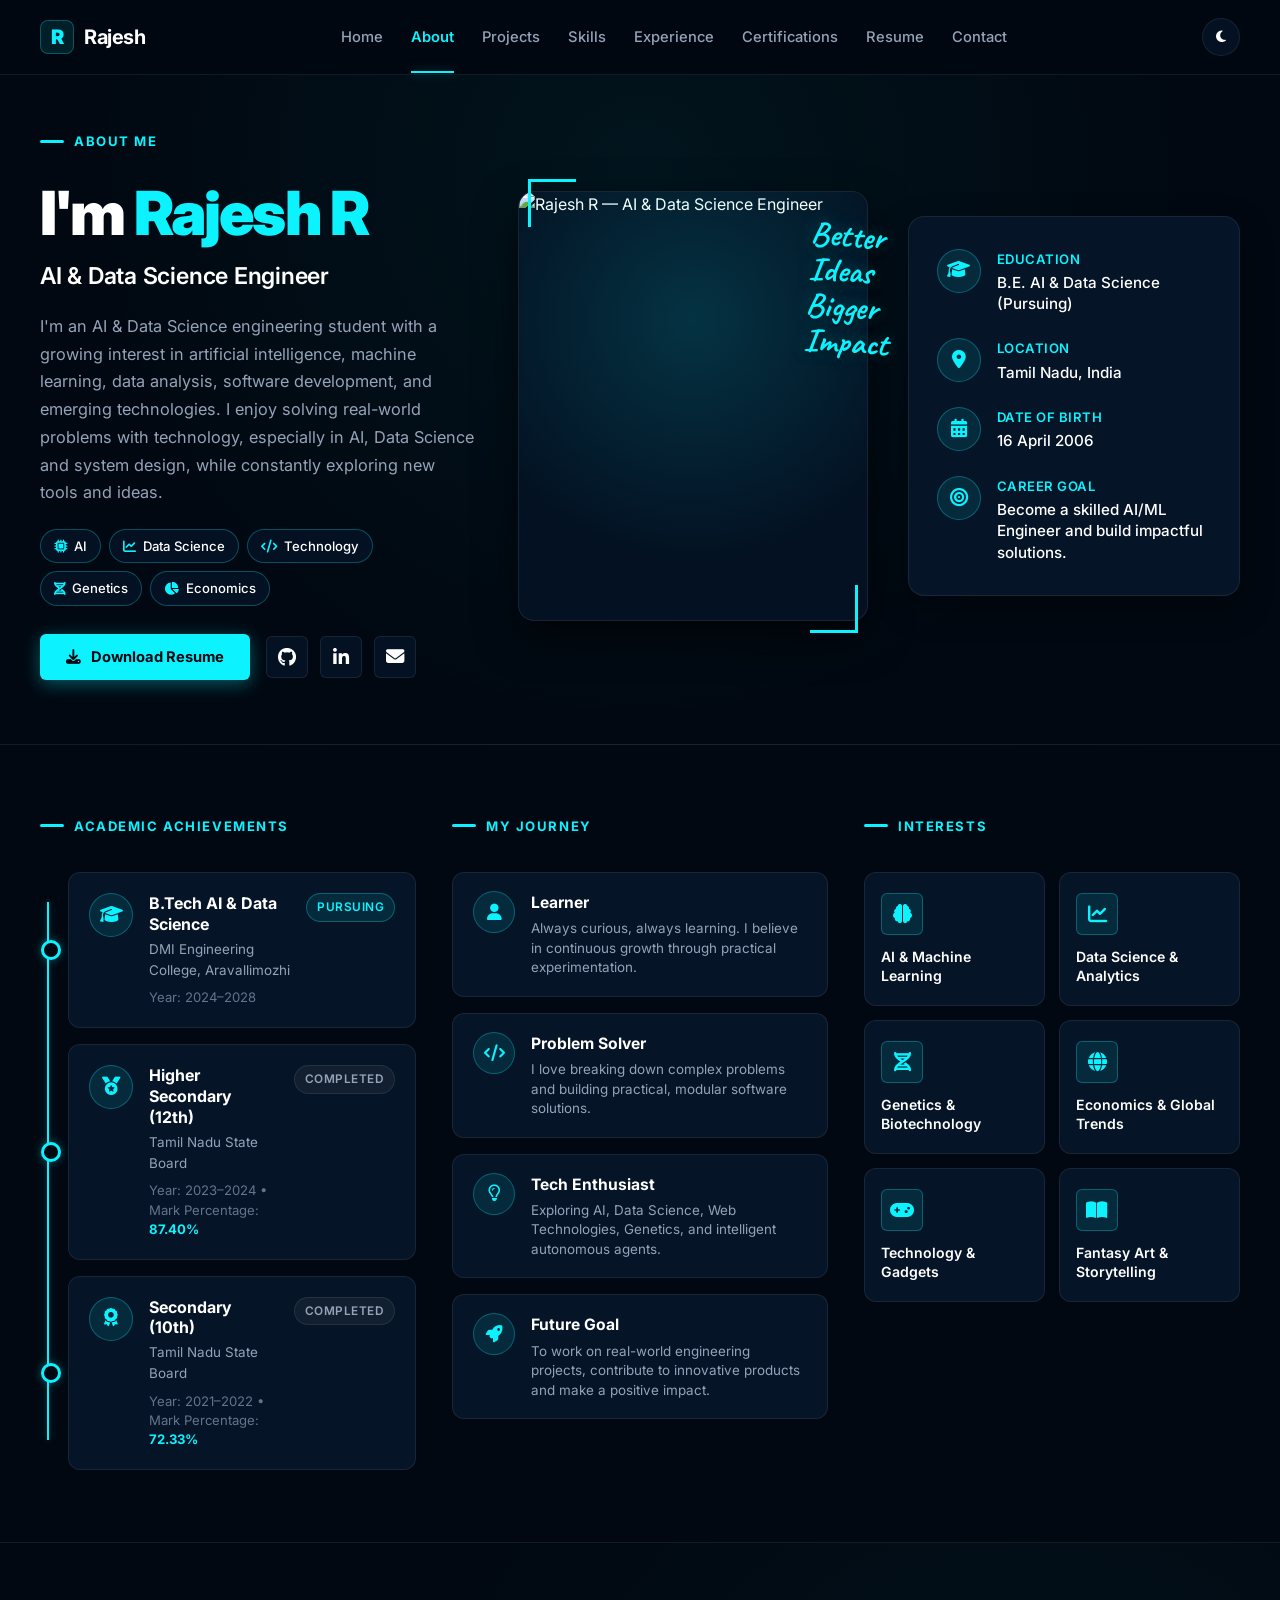
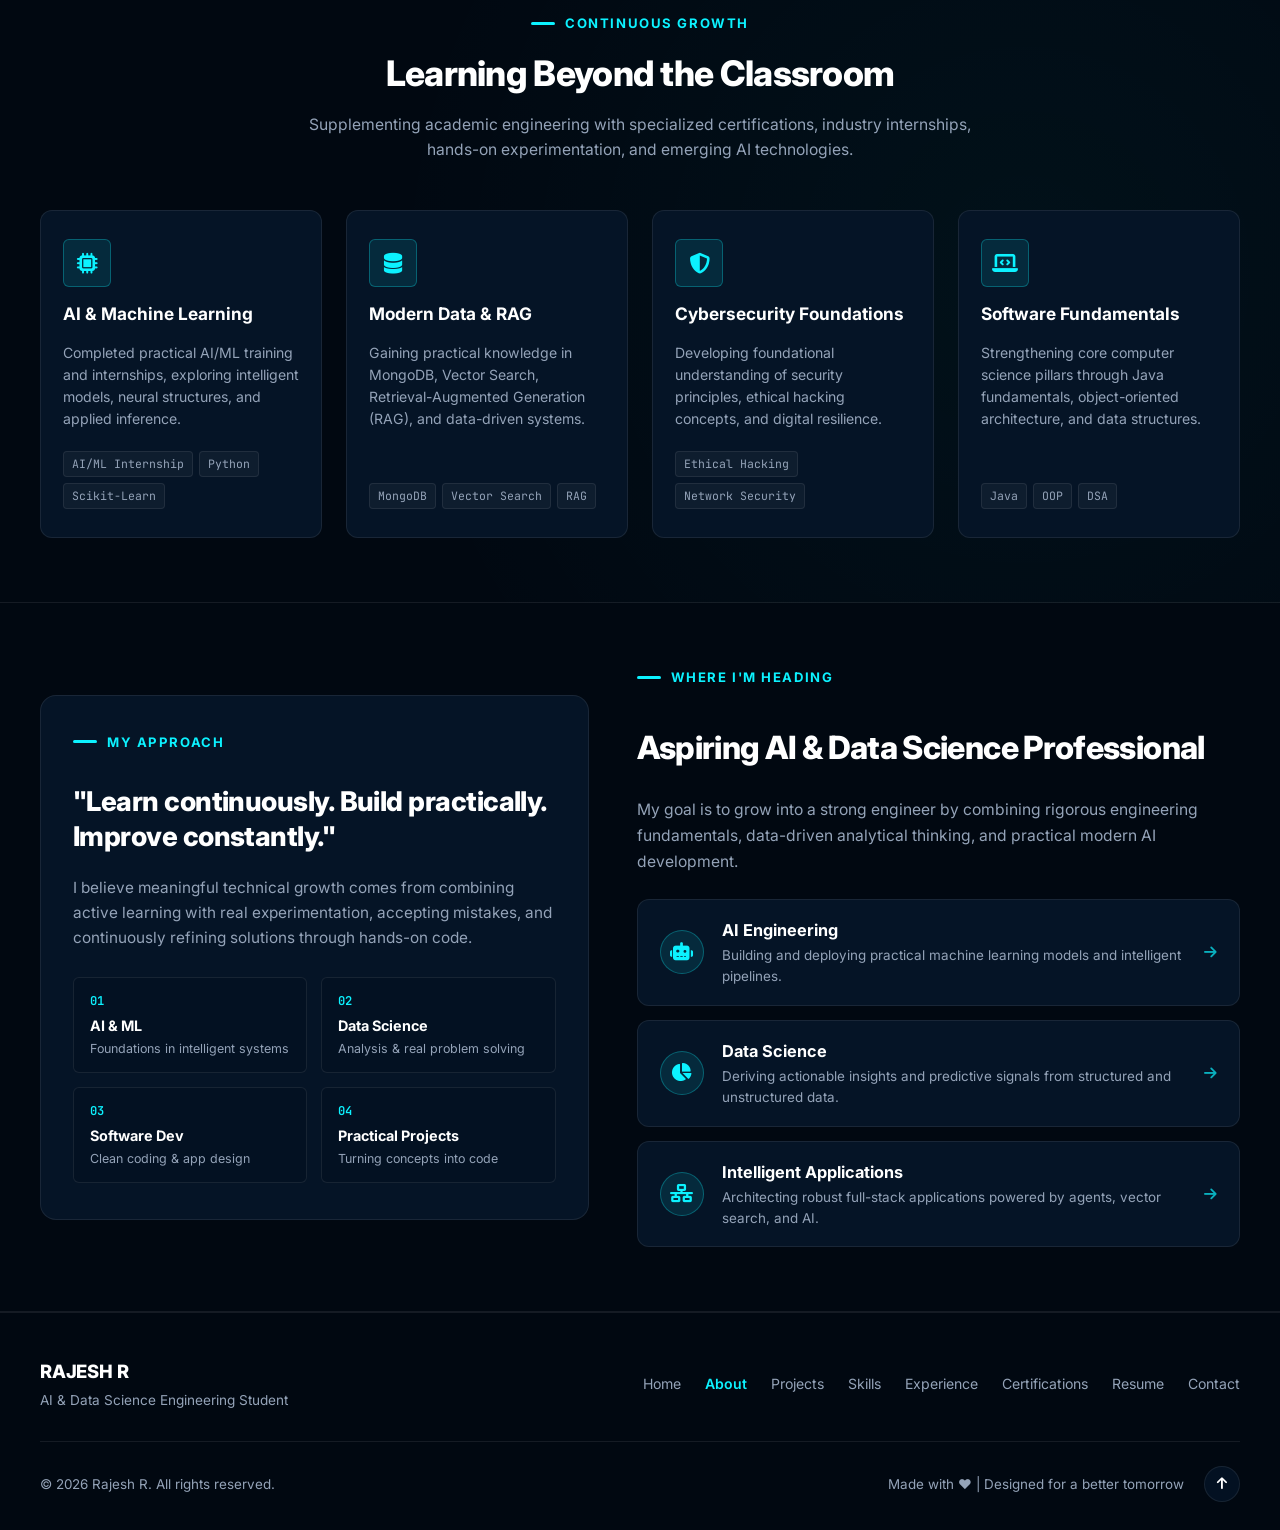
==== commit 3945bb7f: "Update portfolio - add new features and modifications" ====
--- a/pages/about.html
+++ b/pages/about.html
@@ -5,7 +5,9 @@
   <meta charset="UTF-8" />
   <meta name="viewport" content="width=device-width, initial-scale=1.0" />
   <title>About Rajesh R | AI &amp; Data Science Engineer</title>
-  <link rel="icon" type="image/svg+xml" href="../assets/images/icons/favicon.svg">
+  <link rel="icon" type="image/svg+xml" href="https://raw.githubusercontent.com/rajeshrt-r/Portfolio-Website/main/assets/images/icons/favicon.svg">
+  <link rel="manifest" href="../manifest.webmanifest">
+  <meta name="theme-color" content="#010811">
 
   <meta name="description"
     content="Learn more about Rajesh R, an AI &amp; Data Science engineering student focused on artificial intelligence, data science, software development and continuous technical growth." />
@@ -17,15 +19,15 @@
     "@type": "AboutPage",
     "name": "About Rajesh R",
     "description": "Learn more about Rajesh R, an AI & Data Science engineering student focused on artificial intelligence, data science, software development and continuous technical growth.",
-    "url": "https://rajesh-r.dev/about",
+    "url": "https://rajeshrt-r.github.io/Portfolio-Website/pages/about.html",
     "mainEntity": {
       "@type": "Person",
       "name": "Rajesh R",
       "jobTitle": "AI & Data Science Engineer",
       "description": "AI & Data Science Engineering Student passionate about building intelligent systems and data-driven solutions.",
       "email": "mailto:rajeshrt905@gmail.com",
-      "url": "https://rajesh-r.dev",
-      "image": "https://rajesh-r.dev/assets/images/profile/rajesh-image.png",
+      "url": "https://rajeshrt-r.github.io/Portfolio-Website/pages/home.html",
+      "image": "https://raw.githubusercontent.com/rajeshrt-r/Portfolio-Website/main/assets/images/profile/rajesh-image.png",
       "sameAs": [
         "https://github.com/rajeshrt-r",
         "https://linkedin.com/in/rajesh-r-50ab65355",
@@ -60,19 +62,19 @@
   <!-- GLOBAL NAVBAR -->
   <header>
     <div class="container nav-inner">
-      <a href="/pages/home.html" class="logo" id="nav-logo">
+      <a href="../pages/home.html" class="logo" id="nav-logo">
         <span class="r-icon">R</span> Rajesh
       </a>
 
       <nav class="nav-links" id="desktop-nav">
-        <a href="/pages/home.html">Home</a>
-        <a href="/pages/about.html" class="active" aria-current="page">About</a>
-        <a href="/pages/projects.html">Projects</a>
-        <a href="/pages/skills.html">Skills</a>
-        <a href="/pages/experience.html">Experience</a>
-        <a href="/pages/certifications.html">Certifications</a>
-        <a href="/pages/resume.html">Resume</a>
-        <a href="/pages/contact.html">Contact</a>
+        <a href="../pages/home.html">Home</a>
+        <a href="../pages/about.html" class="active" aria-current="page">About</a>
+        <a href="../pages/projects.html">Projects</a>
+        <a href="../pages/skills.html">Skills</a>
+        <a href="../pages/experience.html">Experience</a>
+        <a href="../pages/certifications.html">Certifications</a>
+        <a href="../pages/resume.html">Resume</a>
+        <a href="../pages/contact.html">Contact</a>
       </nav>
 
       <div class="nav-actions">
@@ -89,14 +91,14 @@
 
     <!-- Mobile Navigation Drawer -->
     <div class="mobile-nav-panel" id="mobile-nav">
-      <a href="/pages/home.html">Home <i class="fa-solid fa-chevron-right"></i></a>
-      <a href="/pages/about.html" class="active" aria-current="page">About <i class="fa-solid fa-chevron-right"></i></a>
-      <a href="/pages/projects.html">Projects <i class="fa-solid fa-chevron-right"></i></a>
-      <a href="/pages/skills.html">Skills <i class="fa-solid fa-chevron-right"></i></a>
-      <a href="/pages/experience.html">Experience <i class="fa-solid fa-chevron-right"></i></a>
-      <a href="/pages/certifications.html">Certifications <i class="fa-solid fa-chevron-right"></i></a>
-      <a href="/pages/resume.html">Resume <i class="fa-solid fa-chevron-right"></i></a>
-      <a href="/pages/contact.html">Contact <i class="fa-solid fa-chevron-right"></i></a>
+      <a href="../pages/home.html">Home <i class="fa-solid fa-chevron-right"></i></a>
+      <a href="../pages/about.html" class="active" aria-current="page">About <i class="fa-solid fa-chevron-right"></i></a>
+      <a href="../pages/projects.html">Projects <i class="fa-solid fa-chevron-right"></i></a>
+      <a href="../pages/skills.html">Skills <i class="fa-solid fa-chevron-right"></i></a>
+      <a href="../pages/experience.html">Experience <i class="fa-solid fa-chevron-right"></i></a>
+      <a href="../pages/certifications.html">Certifications <i class="fa-solid fa-chevron-right"></i></a>
+      <a href="../pages/resume.html">Resume <i class="fa-solid fa-chevron-right"></i></a>
+      <a href="../pages/contact.html">Contact <i class="fa-solid fa-chevron-right"></i></a>
     </div>
   </header>
 
@@ -139,7 +141,7 @@
 
             <!-- Action Buttons -->
             <div class="hero-actions-row">
-              <a href="/pages/resume.html" class="btn-download-resume" id="hero-resume-btn">
+              <a href="../pages/resume.html" class="btn-download-resume" id="hero-resume-btn">
                 <i class="fa-solid fa-download"></i> Download Resume
               </a>
 
@@ -168,7 +170,7 @@
               <div class="bracket-corner-br" aria-hidden="true"></div>
 
               <div class="portrait-image-container">
-                <img src="../assets/images/profile/rajesh-image.png" alt="Rajesh R — AI &amp; Data Science Engineer"
+                <img src="https://raw.githubusercontent.com/rajeshrt-r/Portfolio-Website/main/assets/images/profile/rajesh-image.png" alt="Rajesh R — AI &amp; Data Science Engineer"
                   class="portrait-img" loading="eager" />
                 <div class="portrait-glow" aria-hidden="true"></div>
               </div>
@@ -411,49 +413,8 @@
     </section>
 
     <!-- ==========================================================================
-         SECTION 3: PANORAMIC "MY VISION" BANNER (Matching Reference Image)
+         SECTION 4: LEARNING BEYOND THE CLASSROOM (Section 8 of Master Prompt)
          ========================================================================== -->
-    <section class="vision-banner-section" id="my-vision">
-      <div class="container">
-        <div class="vision-banner-grid">
-
-          <!-- Left: Vision Statement -->
-          <div class="vision-left">
-            <div class="eyebrow">
-              <span class="eyebrow-bar"></span>
-              <span>MY VISION</span>
-            </div>
-            <h2 class="vision-heading">
-              Building intelligent solutions for a <span class="cyan">better tomorrow.</span>
-            </h2>
-          </div>
-
-          <!-- Center: Steve Jobs Quote -->
-          <div class="vision-quote-box">
-            <div class="vision-quote-icon">
-              <i class="fa-solid fa-quote-left"></i>
-            </div>
-            <div class="vision-quote-body">
-              <p class="vision-quote-text">
-                "The only way to do great work is to love what you do."
-              </p>
-              <span class="vision-quote-author">&mdash; Steve Jobs</span>
-            </div>
-          </div>
-
-          <!-- Right: Accent Line & Handwritten Signature -->
-          <div class="vision-signature-box">
-            <div class="vision-accent-line" aria-hidden="true"></div>
-            <div class="vision-signature" aria-label="Signature: Rajesh R">Rajesh R</div>
-          </div>
-
-        </div>
-      </div>
-    </section>
-
-    <!-- ==========================================================================
-         SECTION 4: LEARNING BEYOND THE CLASSROOM (Section 8 of Master Prompt)
-         ========================================================================== */ -->
     <section class="about-learning-section" id="learning-development">
       <div class="container">
         <div class="section-header-center">
@@ -648,14 +609,14 @@
         </div>
 
         <nav class="footer-nav" aria-label="Footer navigation">
-          <a href="/pages/home.html">Home</a>
-          <a href="/pages/about.html" class="active" aria-current="page">About</a>
-          <a href="/pages/projects.html">Projects</a>
-          <a href="/pages/skills.html">Skills</a>
-          <a href="/pages/experience.html">Experience</a>
-          <a href="/pages/certifications.html">Certifications</a>
-          <a href="/pages/resume.html">Resume</a>
-          <a href="/pages/contact.html">Contact</a>
+          <a href="../pages/home.html">Home</a>
+          <a href="../pages/about.html" class="active" aria-current="page">About</a>
+          <a href="../pages/projects.html">Projects</a>
+          <a href="../pages/skills.html">Skills</a>
+          <a href="../pages/experience.html">Experience</a>
+          <a href="../pages/certifications.html">Certifications</a>
+          <a href="../pages/resume.html">Resume</a>
+          <a href="../pages/contact.html">Contact</a>
         </nav>
       </div>
 
@@ -678,6 +639,7 @@
        ========================================================================== -->
 
   <script src="../assets/js/pages/about.js" defer></script>
+  <script src="../assets/js/pwa.js" defer></script>
 </body>
 
 </html>
--- a/assets/css/pages/about.css
+++ b/assets/css/pages/about.css
@@ -818,110 +818,6 @@
     }
 
     /* ==========================================================================
-       SECTION 3: PANORAMIC "MY VISION" BANNER (Matching Reference Image)
-       ========================================================================== */
-    .vision-banner-section {
-      position: relative;
-      padding: 64px 0;
-      background-image: linear-gradient(180deg, rgba(1, 8, 17, 0.92) 0%, rgba(1, 8, 17, 0.75) 50%, rgba(1, 8, 17, 0.95) 100%),
-        url('../../images/backgrounds/footer-bg.png');
-      background-size: cover;
-      background-position: center bottom;
-      border-bottom: 1px solid var(--border-subtle);
-      overflow: hidden;
-    }
-
-    body.light-theme .vision-banner-section {
-      background-image: linear-gradient(180deg, rgba(248, 250, 252, 0.92) 0%, rgba(248, 250, 252, 0.75) 50%, rgba(248, 250, 252, 0.95) 100%),
-        url('../../images/backgrounds/footer-bg.png');
-    }
-
-    .vision-banner-grid {
-      display: grid;
-      grid-template-columns: 1.2fr 1fr 0.8fr;
-      gap: 36px;
-      align-items: center;
-      position: relative;
-      z-index: 2;
-    }
-
-    .vision-left {
-      display: flex;
-      flex-direction: column;
-      gap: 12px;
-    }
-
-    .vision-heading {
-      font-size: 2.2rem;
-      font-weight: 800;
-      line-height: 1.25;
-      letter-spacing: -0.02em;
-    }
-
-    .vision-quote-box {
-      display: flex;
-      gap: 14px;
-      align-items: flex-start;
-      padding-left: 20px;
-      border-left: 2px solid var(--cyan-border);
-    }
-
-    .vision-quote-icon {
-      font-size: 1.6rem;
-      color: var(--cyan);
-      line-height: 1;
-      margin-top: -2px;
-    }
-
-    .vision-quote-body {
-      display: flex;
-      flex-direction: column;
-      gap: 6px;
-    }
-
-    .vision-quote-text {
-      font-size: 1.05rem;
-      font-style: italic;
-      color: var(--text-primary);
-      line-height: 1.5;
-    }
-
-    .vision-quote-author {
-      font-size: 0.85rem;
-      color: var(--cyan);
-      font-weight: 600;
-    }
-
-    .vision-signature-box {
-      display: flex;
-      flex-direction: column;
-      align-items: flex-end;
-      justify-content: center;
-      position: relative;
-      padding-right: 20px;
-    }
-
-    .vision-accent-line {
-      width: 140px;
-      height: 2px;
-      background: linear-gradient(90deg, transparent, var(--cyan));
-      margin-bottom: 8px;
-    }
-
-    .vision-signature {
-      font-family: var(--font-script);
-      font-size: 3rem;
-      font-weight: 700;
-      color: #FFFFFF;
-      letter-spacing: 0.04em;
-      text-shadow: 0 2px 10px rgba(0, 0, 0, 0.7);
-    }
-
-    body.light-theme .vision-signature {
-      color: #0F172A;
-    }
-
-    /* ==========================================================================
        SECTION 4: LEARNING BEYOND THE CLASSROOM (Section 8 of Master Prompt)
        ========================================================================== */
     .about-learning-section {
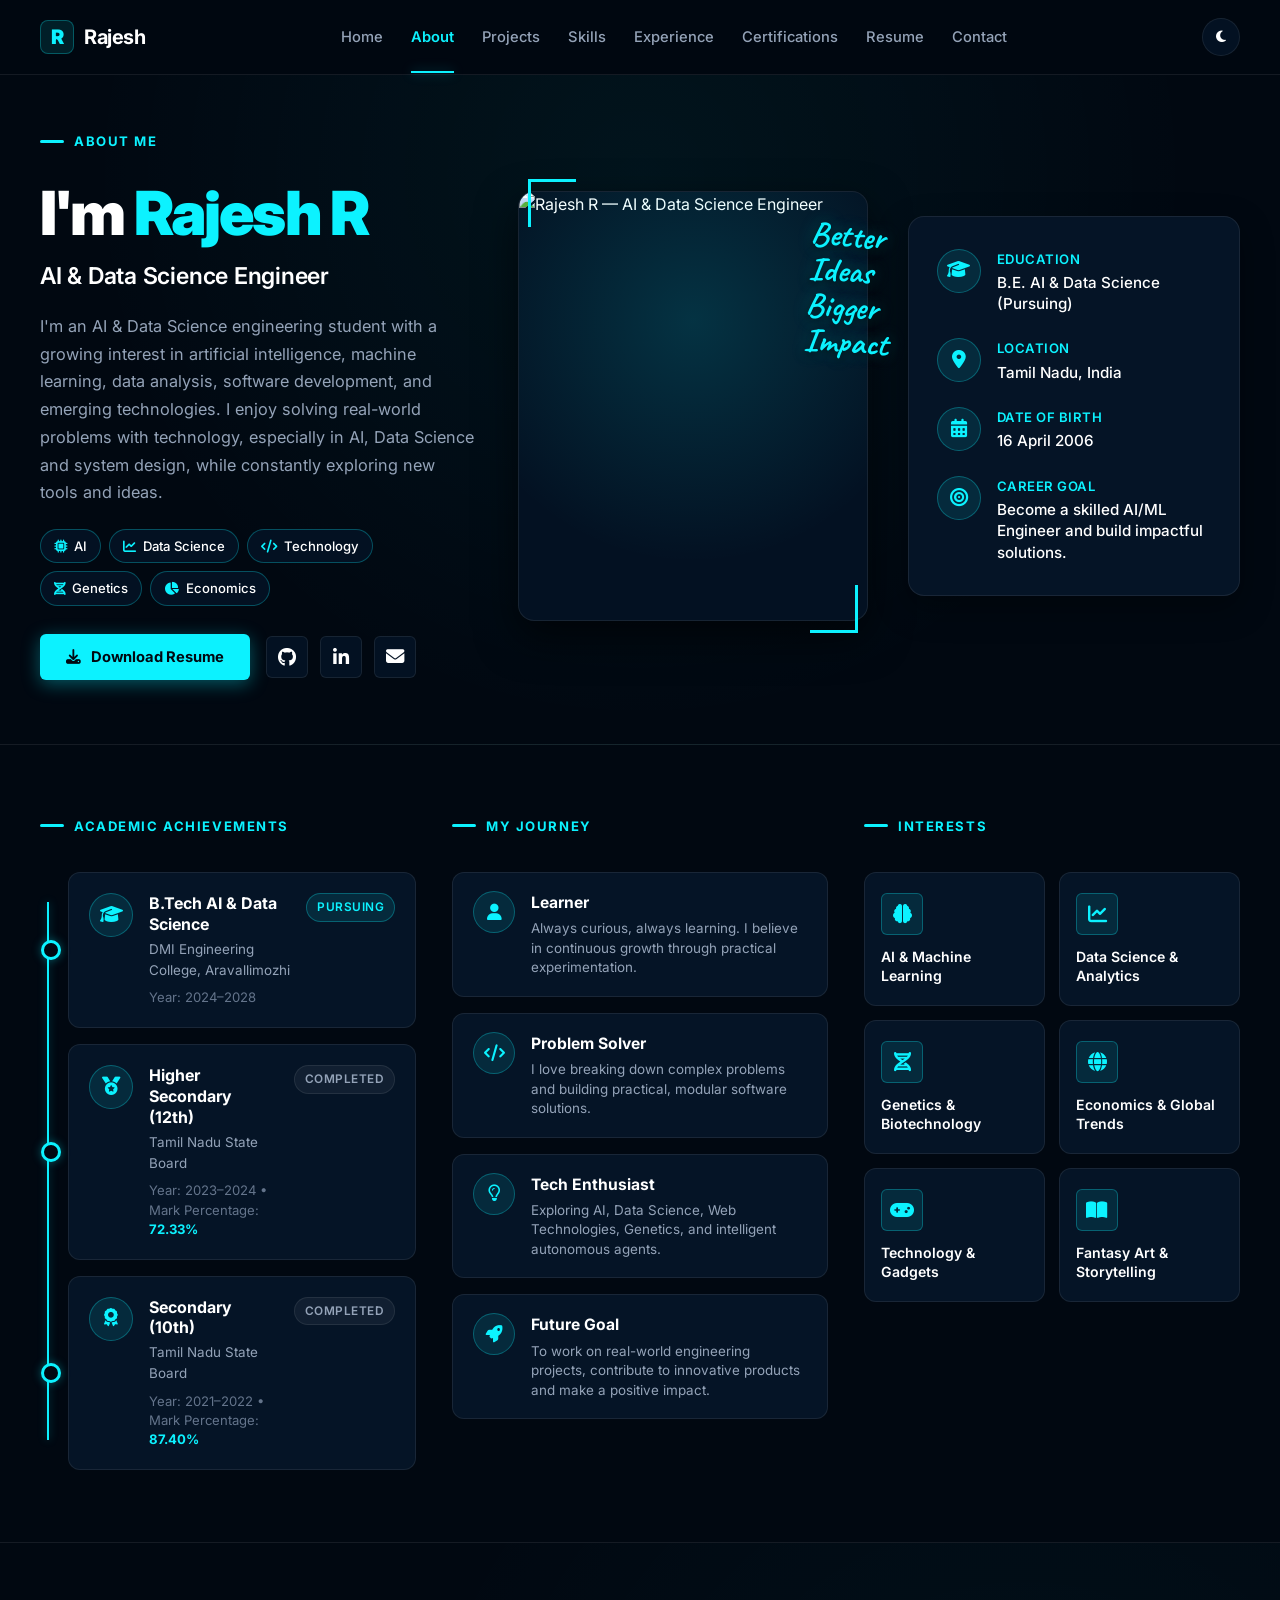
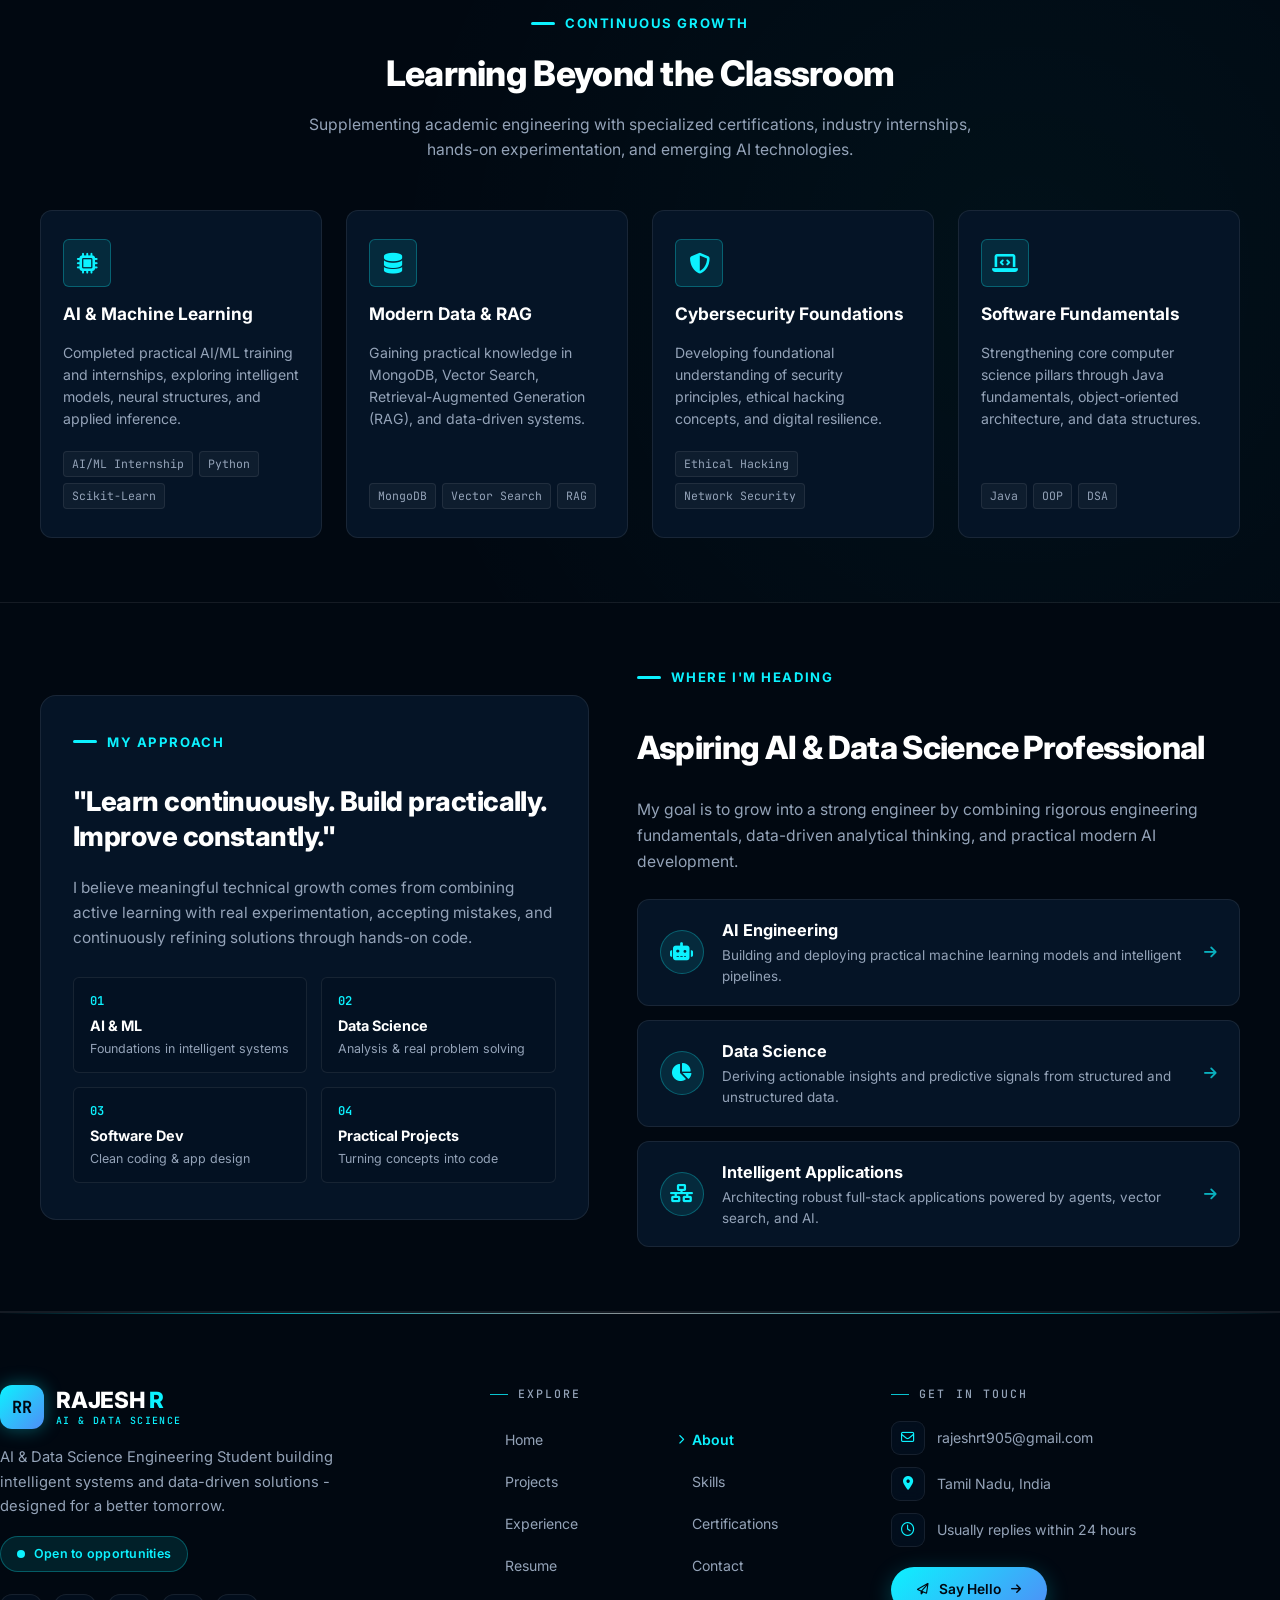
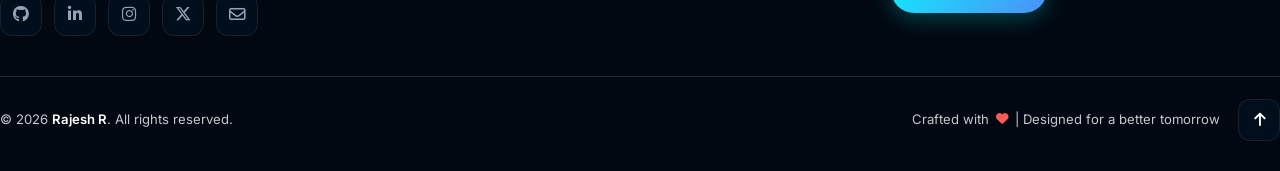
==== commit 6e7cca94: "Updated portfolio - add new features and modifications" ====
--- a/pages/about.html
+++ b/pages/about.html
@@ -4,7 +4,7 @@
 <head>
   <meta charset="UTF-8" />
   <meta name="viewport" content="width=device-width, initial-scale=1.0" />
-  <title>About Rajesh R | AI &amp; Data Science Engineer</title>
+  <title>About | Rajesh R</title>
   <link rel="icon" type="image/svg+xml" href="https://raw.githubusercontent.com/rajeshrt-r/Portfolio-Website/main/assets/images/icons/favicon.svg">
   <link rel="manifest" href="../manifest.webmanifest">
   <meta name="theme-color" content="#010811">
@@ -54,7 +54,8 @@
   <link rel="stylesheet" href="https://cdnjs.cloudflare.com/ajax/libs/font-awesome/6.5.0/css/all.min.css" />
 
 
-  <link rel="stylesheet" href="../assets/css/pages/about.css">
+  <link rel="stylesheet" href="../assets/css/pages/about.css">
+  <link rel="stylesheet" href="../assets/css/footer.css">
 </head>
 
 <body>
@@ -141,7 +142,8 @@
 
             <!-- Action Buttons -->
             <div class="hero-actions-row">
-              <a href="../pages/resume.html" class="btn-download-resume" id="hero-resume-btn">
+              <a href="https://raw.githubusercontent.com/rajeshrt-r/Portfolio-Website/main/documents/Rajesh_RT_Resume-1.pdf"
+                class="btn-download-resume" id="hero-resume-btn" download="Rajesh_RT_Resume-1.pdf">
                 <i class="fa-solid fa-download"></i> Download Resume
               </a>
 
@@ -271,7 +273,7 @@
                 <div class="edu-card-body">
                   <div class="edu-card-title">Higher Secondary (12th)</div>
                   <div class="edu-card-sub">Tamil Nadu State Board</div>
-                  <div class="edu-card-desc">Year: 2023–2024 &bull; Mark Percentage: <strong class="cyan">87.40%</strong></div>
+                  <div class="edu-card-desc">Year: 2023–2024 &bull; Mark Percentage: <strong class="cyan">72.33%</strong></div>
                 </div>
                 <span class="edu-card-badge completed">Completed</span>
               </div>
@@ -284,7 +286,7 @@
                 <div class="edu-card-body">
                   <div class="edu-card-title">Secondary (10th)</div>
                   <div class="edu-card-sub">Tamil Nadu State Board</div>
-                  <div class="edu-card-desc">Year: 2021–2022 &bull; Mark Percentage: <strong class="cyan">72.33%</strong></div>
+                  <div class="edu-card-desc">Year: 2021–2022 &bull; Mark Percentage: <strong class="cyan">87.40%</strong></div>
                 </div>
                 <span class="edu-card-badge completed">Completed</span>
               </div>
@@ -600,38 +602,66 @@
   <!-- ==========================================================================
        SECTION 7: GLOBAL FOOTER (100% Synced across Home, Skills, Contact, About)
        ========================================================================== -->
-  <footer>
-    <div class="container">
-      <div class="footer-top">
-        <div class="footer-brand">
-          <div class="footer-brand-title">RAJESH R</div>
-          <div class="footer-brand-sub">AI &amp; Data Science Engineering Student</div>
-        </div>
-
-        <nav class="footer-nav" aria-label="Footer navigation">
-          <a href="../pages/home.html">Home</a>
-          <a href="../pages/about.html" class="active" aria-current="page">About</a>
-          <a href="../pages/projects.html">Projects</a>
-          <a href="../pages/skills.html">Skills</a>
-          <a href="../pages/experience.html">Experience</a>
-          <a href="../pages/certifications.html">Certifications</a>
-          <a href="../pages/resume.html">Resume</a>
-          <a href="../pages/contact.html">Contact</a>
-        </nav>
-      </div>
-
-      <div class="footer-bottom">
-        <div class="copyright">
-          &copy; 2026 Rajesh R. All rights reserved.
-        </div>
-        <div class="footer-bottom-right">
-          <span>Made with &#10084;&#65039; | Designed for a better tomorrow</span>
-          <button class="btn-scroll-top" id="scroll-top-btn" aria-label="Scroll back to top" title="Back to top">
-            <i class="fa-solid fa-arrow-up"></i>
-          </button>
-        </div>
-      </div>
-    </div>
+    <!-- ==========================================================================
+       GLOBAL FOOTER (Synced across all pages | assets/css/footer.css)
+       ========================================================================== -->
+  <footer class="site-footer">
+    <div class="container footer-inner">
+      <div class="footer-grid">
+
+        <!-- Brand -->
+        <div class="footer-brand-col">
+          <a class="footer-logo" href="../pages/home.html" aria-label="Rajesh R - Home">
+            <span class="footer-logo-mark">RR</span>
+            <span class="footer-logo-text">RAJESH <span>R</span><span class="footer-logo-sub">AI &amp; Data Science</span></span>
+          </a>
+          <p class="footer-tagline">AI &amp; Data Science Engineering Student building intelligent systems and data-driven solutions - designed for a better tomorrow.</p>
+          <div class="footer-availability"><span class="pulse-dot"></span>Open to opportunities</div>
+          <div class="footer-social-links">
+            <a href="https://github.com/rajeshrt-r" target="_blank" rel="noopener noreferrer" class="social-btn" aria-label="GitHub Profile" title="GitHub"><i class="fa-brands fa-github"></i></a>
+            <a href="https://www.linkedin.com/in/rajesh-r-50ab65355" target="_blank" rel="noopener noreferrer" class="social-btn" aria-label="LinkedIn Profile" title="LinkedIn"><i class="fa-brands fa-linkedin-in"></i></a>
+            <a href="https://www.instagram.com/rajesh_the_don_r" target="_blank" rel="noopener noreferrer" class="social-btn" aria-label="Instagram Profile" title="Instagram"><i class="fa-brands fa-instagram"></i></a>
+            <a href="https://x.com/Rajeshrtrj" target="_blank" rel="noopener noreferrer" class="social-btn" aria-label="X (Twitter) Profile" title="X / Twitter"><i class="fa-brands fa-x-twitter"></i></a>
+            <a href="mailto:rajeshrt905@gmail.com" class="social-btn" aria-label="Send Email" title="Email"><i class="fa-regular fa-envelope"></i></a>
+          </div>
+        </div>
+
+        <!-- Explore navigation -->
+        <nav class="footer-nav-col" aria-label="Footer navigation">
+          <h3 class="footer-heading">Explore</h3>
+          <ul class="footer-nav-grid">
+            <li><a href="../pages/home.html"><i class="fa-solid fa-chevron-right"></i>Home</a></li>
+            <li><a href="../pages/about.html" class="active" aria-current="page"><i class="fa-solid fa-chevron-right"></i>About</a></li>
+            <li><a href="../pages/projects.html"><i class="fa-solid fa-chevron-right"></i>Projects</a></li>
+            <li><a href="../pages/skills.html"><i class="fa-solid fa-chevron-right"></i>Skills</a></li>
+            <li><a href="../pages/experience.html"><i class="fa-solid fa-chevron-right"></i>Experience</a></li>
+            <li><a href="../pages/certifications.html"><i class="fa-solid fa-chevron-right"></i>Certifications</a></li>
+            <li><a href="../pages/resume.html"><i class="fa-solid fa-chevron-right"></i>Resume</a></li>
+            <li><a href="../pages/contact.html"><i class="fa-solid fa-chevron-right"></i>Contact</a></li>
+          </ul>
+        </nav>
+
+        <!-- Contact -->
+        <div class="footer-contact-col">
+          <h3 class="footer-heading">Get in Touch</h3>
+          <div class="footer-contact-list">
+            <a class="footer-contact-item" href="mailto:rajeshrt905@gmail.com"><span class="footer-contact-icon"><i class="fa-regular fa-envelope"></i></span>rajeshrt905@gmail.com</a>
+            <div class="footer-contact-item"><span class="footer-contact-icon"><i class="fa-solid fa-location-dot"></i></span>Tamil Nadu, India</div>
+            <div class="footer-contact-item"><span class="footer-contact-icon"><i class="fa-regular fa-clock"></i></span>Usually replies within 24 hours</div>
+          </div>
+          <a class="footer-cta" href="mailto:rajeshrt905@gmail.com"><i class="fa-regular fa-paper-plane"></i>Say Hello<i class="fa-solid fa-arrow-right"></i></a>
+        </div>
+      </div>
+
+      <!-- Bottom bar -->
+      <div class="footer-bottom">
+        <p class="copyright">&copy; 2026 <strong>Rajesh R</strong>. All rights reserved.</p>
+        <div class="footer-bottom-right">
+          <span class="footer-made">Crafted with <i class="fa-solid fa-heart"></i> | Designed for a better tomorrow</span>
+          <button class="btn-scroll-top" id="scroll-top-btn" aria-label="Scroll back to top" title="Back to top"><i class="fa-solid fa-arrow-up"></i></button>
+        </div>
+      </div>
+    </div>
   </footer>
 
   <!-- ==========================================================================
--- a/assets/css/pages/about.css
+++ b/assets/css/pages/about.css
@@ -1196,100 +1196,6 @@
     }
 
     /* ==========================================================================
-       SECTION 7: GLOBAL FOOTER (100% Synced)
-       ========================================================================== */
-    footer {
-      border-top: 1px solid var(--border-subtle);
-      padding: 44px 0 28px;
-      background: var(--bg-base);
-    }
-
-    .footer-top {
-      display: flex;
-      align-items: center;
-      justify-content: space-between;
-      padding-bottom: 30px;
-      border-bottom: 1px solid var(--border-subtle);
-      flex-wrap: wrap;
-      gap: 20px;
-    }
-
-    .footer-brand {
-      display: flex;
-      flex-direction: column;
-      gap: 4px;
-    }
-
-    .footer-brand-title {
-      font-size: 1.15rem;
-      font-weight: 800;
-      letter-spacing: -0.01em;
-    }
-
-    .footer-brand-sub {
-      font-size: 0.85rem;
-      color: var(--text-secondary);
-    }
-
-    .footer-nav {
-      display: flex;
-      gap: 24px;
-      flex-wrap: wrap;
-    }
-
-    .footer-nav a {
-      font-size: 0.88rem;
-      color: var(--text-secondary);
-      transition: var(--transition);
-    }
-
-    .footer-nav a:hover {
-      color: var(--cyan);
-    }
-
-    .footer-nav a.active {
-      color: var(--cyan);
-      font-weight: 600;
-    }
-
-    .footer-bottom {
-      padding-top: 24px;
-      display: flex;
-      align-items: center;
-      justify-content: space-between;
-      font-size: 0.84rem;
-      color: var(--text-secondary);
-      flex-wrap: wrap;
-      gap: 16px;
-    }
-
-    .footer-bottom-right {
-      display: flex;
-      align-items: center;
-      gap: 20px;
-    }
-
-    .btn-scroll-top {
-      width: 36px;
-      height: 36px;
-      border-radius: 50%;
-      background: var(--bg-surface);
-      border: 1px solid var(--border-subtle);
-      color: var(--text-primary);
-      display: inline-flex;
-      align-items: center;
-      justify-content: center;
-      cursor: pointer;
-      transition: var(--transition);
-    }
-
-    .btn-scroll-top:hover {
-      border-color: var(--cyan);
-      color: var(--cyan);
-      transform: translateY(-2px);
-    }
-
-    /* ==========================================================================
        RESPONSIVE DESIGN BREAKPOINTS
        ========================================================================== */
     @media (max-width: 1200px) {
@@ -1383,16 +1289,6 @@
       .about-cta-buttons a {
         width: 100%;
         justify-content: center;
-      }
-
-      .footer-top {
-        flex-direction: column;
-        align-items: flex-start;
-      }
-
-      .footer-bottom {
-        flex-direction: column;
-        align-items: flex-start;
       }
     }
 
--- a/assets/css/footer.css
+++ b/assets/css/footer.css
@@ -0,0 +1,454 @@
+/* ==========================================================================
+   GLOBAL FOOTER — Mountain Horizon Design
+   Strictly synced across all pages. Loaded AFTER each page's own stylesheet
+   so this single source of truth guarantees every page renders the same
+   footer. The mountain scene (footer-bg.png) is the full footer backdrop,
+   faded into the page background with a dark gradient overlay.
+   ========================================================================== */
+
+.site-footer {
+  position: relative;
+  overflow: hidden;
+  border-top: 1px solid var(--border-subtle);
+  background-color: var(--bg-base);
+  background-image:
+    linear-gradient(180deg,
+      var(--bg-base) 0%,
+      rgba(1, 8, 17, 0.30) 20%,
+      rgba(1, 8, 17, 0.55) 55%,
+      rgba(1, 8, 17, 0.90) 100%),
+    url('https://raw.githubusercontent.com/rajeshrt-r/Portfolio-Website/main/assets/images/backgrounds/footer-bg.png');
+  background-size: cover;
+  background-position: center bottom;
+  background-repeat: no-repeat;
+}
+
+body.light-theme .site-footer {
+  background-image:
+    linear-gradient(180deg,
+      var(--bg-base) 0%,
+      rgba(248, 250, 252, 0.35) 20%,
+      rgba(248, 250, 252, 0.60) 55%,
+      rgba(248, 250, 252, 0.92) 100%),
+    url('https://raw.githubusercontent.com/rajeshrt-r/Portfolio-Website/main/assets/images/backgrounds/footer-bg.png');
+}
+
+/* Horizon glow line separating footer from the page above */
+.site-footer::before {
+  content: '';
+  position: absolute;
+  top: 0;
+  left: 0;
+  right: 0;
+  height: 1px;
+  background: linear-gradient(90deg,
+      transparent 0%,
+      var(--cyan) 22%,
+      rgba(255, 255, 255, 0.85) 50%,
+      var(--cyan) 78%,
+      transparent 100%);
+  opacity: 0.65;
+  z-index: 2;
+  pointer-events: none;
+}
+
+.site-footer .footer-inner {
+  position: relative;
+  z-index: 1;
+  padding: 72px 0 30px;
+}
+
+/* ---------- Main grid: brand | explore | contact ---------- */
+.footer-grid {
+  display: grid;
+  grid-template-columns: 1.25fr 1fr 1.1fr;
+  gap: 48px;
+  align-items: start;
+  padding-bottom: 40px;
+}
+
+/* ---------- Brand column ---------- */
+.footer-logo {
+  display: inline-flex;
+  align-items: center;
+  gap: 12px;
+  margin-bottom: 16px;
+}
+
+.footer-logo-mark {
+  display: inline-flex;
+  align-items: center;
+  justify-content: center;
+  width: 44px;
+  height: 44px;
+  border-radius: 12px;
+  font-family: 'JetBrains Mono', monospace;
+  font-size: 1.05rem;
+  font-weight: 700;
+  letter-spacing: 0.02em;
+  color: #010811;
+  background: linear-gradient(135deg, var(--cyan) 0%, #4F8EF7 100%);
+  box-shadow: 0 0 18px var(--cyan-glow, rgba(12, 242, 255, 0.35));
+  flex-shrink: 0;
+}
+
+.footer-logo-text {
+  font-size: 1.4rem;
+  font-weight: 800;
+  letter-spacing: -0.01em;
+  color: var(--text-primary);
+  line-height: 1.1;
+}
+
+.footer-logo-text span {
+  color: var(--cyan);
+}
+
+.footer-logo-sub {
+  display: block;
+  font-family: 'JetBrains Mono', monospace;
+  font-size: 0.62rem;
+  font-weight: 500;
+  letter-spacing: 0.14em;
+  text-transform: uppercase;
+  color: var(--text-secondary);
+  margin-top: 3px;
+}
+
+.footer-tagline {
+  font-size: 0.92rem;
+  color: var(--text-secondary);
+  max-width: 340px;
+  line-height: 1.65;
+  margin-bottom: 18px;
+}
+
+.footer-availability {
+  display: inline-flex;
+  align-items: center;
+  gap: 9px;
+  font-size: 0.78rem;
+  font-weight: 600;
+  letter-spacing: 0.02em;
+  color: var(--cyan);
+  background: var(--cyan-dim, rgba(12, 242, 255, 0.1));
+  border: 1px solid var(--cyan-border, rgba(12, 242, 255, 0.3));
+  border-radius: 999px;
+  padding: 7px 16px;
+  margin-bottom: 22px;
+  width: max-content;
+}
+
+.pulse-dot {
+  width: 8px;
+  height: 8px;
+  border-radius: 50%;
+  background: var(--cyan);
+  box-shadow: 0 0 0 0 var(--cyan-glow, rgba(12, 242, 255, 0.5));
+  animation: pulseDot 2s ease-out infinite;
+}
+
+@keyframes pulseDot {
+  0%   { box-shadow: 0 0 0 0 var(--cyan-glow, rgba(12, 242, 255, 0.5)); }
+  70%  { box-shadow: 0 0 0 9px transparent; }
+  100% { box-shadow: 0 0 0 0 transparent; }
+}
+
+/* ---------- Social icons ---------- */
+.footer-social-links {
+  display: flex;
+  gap: 12px;
+  flex-wrap: wrap;
+}
+
+.social-btn {
+  width: 42px;
+  height: 42px;
+  border-radius: 12px;
+  background: rgba(3, 17, 34, 0.72);
+  backdrop-filter: blur(6px);
+  border: 1px solid var(--border-subtle);
+  display: inline-flex;
+  align-items: center;
+  justify-content: center;
+  color: var(--text-secondary);
+  font-size: 1.02rem;
+  transition: var(--transition);
+}
+
+.social-btn:hover {
+  border-color: var(--cyan);
+  color: var(--cyan);
+  box-shadow: 0 0 14px var(--cyan-glow, rgba(12, 242, 255, 0.35));
+  transform: translateY(-3px);
+}
+
+body.light-theme .social-btn {
+  background: rgba(255, 255, 255, 0.75);
+}
+
+body.light-theme .social-btn:hover {
+  color: var(--cyan);
+}
+
+/* ---------- Column headings ---------- */
+.footer-heading {
+  font-family: 'JetBrains Mono', monospace;
+  font-size: 0.72rem;
+  font-weight: 500;
+  letter-spacing: 0.18em;
+  text-transform: uppercase;
+  color: var(--text-secondary);
+  margin-bottom: 18px;
+  display: flex;
+  align-items: center;
+  gap: 10px;
+}
+
+.footer-heading::before {
+  content: '';
+  display: inline-block;
+  width: 18px;
+  height: 1px;
+  background: var(--cyan);
+  opacity: 0.8;
+}
+
+/* ---------- Explore navigation ---------- */
+.footer-nav-grid {
+  display: grid;
+  grid-template-columns: repeat(2, minmax(0, 1fr));
+  gap: 4px 20px;
+}
+
+.footer-nav-grid a {
+  display: inline-flex;
+  align-items: center;
+  gap: 8px;
+  font-size: 0.88rem;
+  color: var(--text-secondary);
+  padding: 7px 10px;
+  margin-left: -10px;
+  border-radius: 8px;
+  border: 1px solid transparent;
+  transition: var(--transition);
+}
+
+.footer-nav-grid a i {
+  font-size: 0.62rem;
+  color: var(--cyan);
+  opacity: 0;
+  transform: translateX(-4px);
+  transition: var(--transition);
+}
+
+.footer-nav-grid a:hover {
+  color: var(--text-primary);
+  background: rgba(12, 242, 255, 0.06);
+  border-color: var(--cyan-border, rgba(12, 242, 255, 0.3));
+}
+
+.footer-nav-grid a:hover i {
+  opacity: 1;
+  transform: translateX(0);
+}
+
+.footer-nav-grid a.active {
+  color: var(--cyan);
+  font-weight: 600;
+}
+
+.footer-nav-grid a.active i {
+  opacity: 1;
+  transform: translateX(0);
+}
+
+body.light-theme .footer-nav-grid a:hover {
+  background: rgba(2, 132, 199, 0.07);
+}
+
+/* ---------- Contact column ---------- */
+.footer-contact-list {
+  display: flex;
+  flex-direction: column;
+  gap: 12px;
+  margin-bottom: 20px;
+}
+
+.footer-contact-item {
+  display: inline-flex;
+  align-items: center;
+  gap: 12px;
+  font-size: 0.88rem;
+  color: var(--text-secondary);
+  transition: var(--transition);
+  width: max-content;
+  max-width: 100%;
+}
+
+a.footer-contact-item:hover {
+  color: var(--cyan);
+}
+
+.footer-contact-icon {
+  display: inline-flex;
+  align-items: center;
+  justify-content: center;
+  width: 34px;
+  height: 34px;
+  border-radius: 9px;
+  flex-shrink: 0;
+  background: rgba(3, 17, 34, 0.72);
+  backdrop-filter: blur(6px);
+  border: 1px solid var(--border-subtle);
+  color: var(--cyan);
+  font-size: 0.85rem;
+}
+
+body.light-theme .footer-contact-icon {
+  background: rgba(255, 255, 255, 0.75);
+}
+
+.footer-cta {
+  display: inline-flex;
+  align-items: center;
+  gap: 10px;
+  font-size: 0.86rem;
+  font-weight: 600;
+  color: #010811;
+  background: linear-gradient(135deg, var(--cyan) 0%, #4F8EF7 100%);
+  border-radius: 30px;
+  padding: 12px 26px;
+  width: max-content;
+  transition: var(--transition);
+  box-shadow: 0 6px 22px rgba(12, 242, 255, 0.25);
+}
+
+.footer-cta i {
+  font-size: 0.72rem;
+}
+
+.footer-cta:hover {
+  transform: translateY(-2px);
+  box-shadow: 0 10px 28px rgba(12, 242, 255, 0.4);
+}
+
+/* ---------- Bottom bar ---------- */
+.footer-bottom {
+  display: flex;
+  align-items: center;
+  justify-content: space-between;
+  gap: 16px;
+  flex-wrap: wrap;
+  border-top: 1px solid rgba(255, 255, 255, 0.14);
+  padding-top: 22px;
+  font-size: 0.82rem;
+  color: rgba(255, 255, 255, 0.78);
+}
+
+body.light-theme .footer-bottom {
+  border-top-color: rgba(15, 23, 42, 0.12);
+  color: var(--text-secondary);
+}
+
+.footer-bottom .copyright strong {
+  color: var(--text-primary);
+  font-weight: 600;
+}
+
+body.light-theme .footer-bottom .copyright strong {
+  color: var(--text-primary);
+}
+
+.footer-bottom-right {
+  display: flex;
+  align-items: center;
+  gap: 18px;
+}
+
+.footer-made {
+  display: inline-flex;
+  align-items: center;
+  gap: 7px;
+}
+
+.footer-made i {
+  color: #FF5A5A;
+  font-size: 0.78rem;
+}
+
+.btn-scroll-top {
+  width: 42px;
+  height: 42px;
+  border-radius: 12px;
+  background: rgba(3, 17, 34, 0.72);
+  backdrop-filter: blur(6px);
+  border: 1px solid var(--border-subtle);
+  color: var(--text-primary);
+  display: inline-flex;
+  align-items: center;
+  justify-content: center;
+  cursor: pointer;
+  font-size: 0.95rem;
+  transition: var(--transition);
+}
+
+.btn-scroll-top:hover {
+  border-color: var(--cyan);
+  color: var(--cyan);
+  box-shadow: 0 0 14px var(--cyan-glow, rgba(12, 242, 255, 0.35));
+  transform: translateY(-3px);
+}
+
+body.light-theme .btn-scroll-top {
+  background: rgba(255, 255, 255, 0.75);
+}
+
+/* ---------- Responsive ---------- */
+@media (max-width: 1024px) {
+  .footer-grid {
+    grid-template-columns: 1fr 1fr;
+    gap: 40px;
+  }
+
+  .footer-contact-col {
+    grid-column: 1 / -1;
+  }
+}
+
+@media (max-width: 640px) {
+  .site-footer .footer-inner {
+    padding: 52px 0 26px;
+  }
+
+  .footer-grid {
+    grid-template-columns: 1fr;
+    gap: 34px;
+    padding-bottom: 30px;
+  }
+
+  .footer-nav-grid {
+    grid-template-columns: 1fr 1fr;
+    gap: 2px 12px;
+  }
+
+  .footer-tagline {
+    max-width: 100%;
+  }
+
+  .footer-bottom {
+    flex-direction: column;
+    align-items: flex-start;
+  }
+
+  .footer-bottom-right {
+    width: 100%;
+    justify-content: space-between;
+  }
+}
+
+@media (max-width: 420px) {
+  .footer-nav-grid {
+    grid-template-columns: 1fr;
+  }
+}
